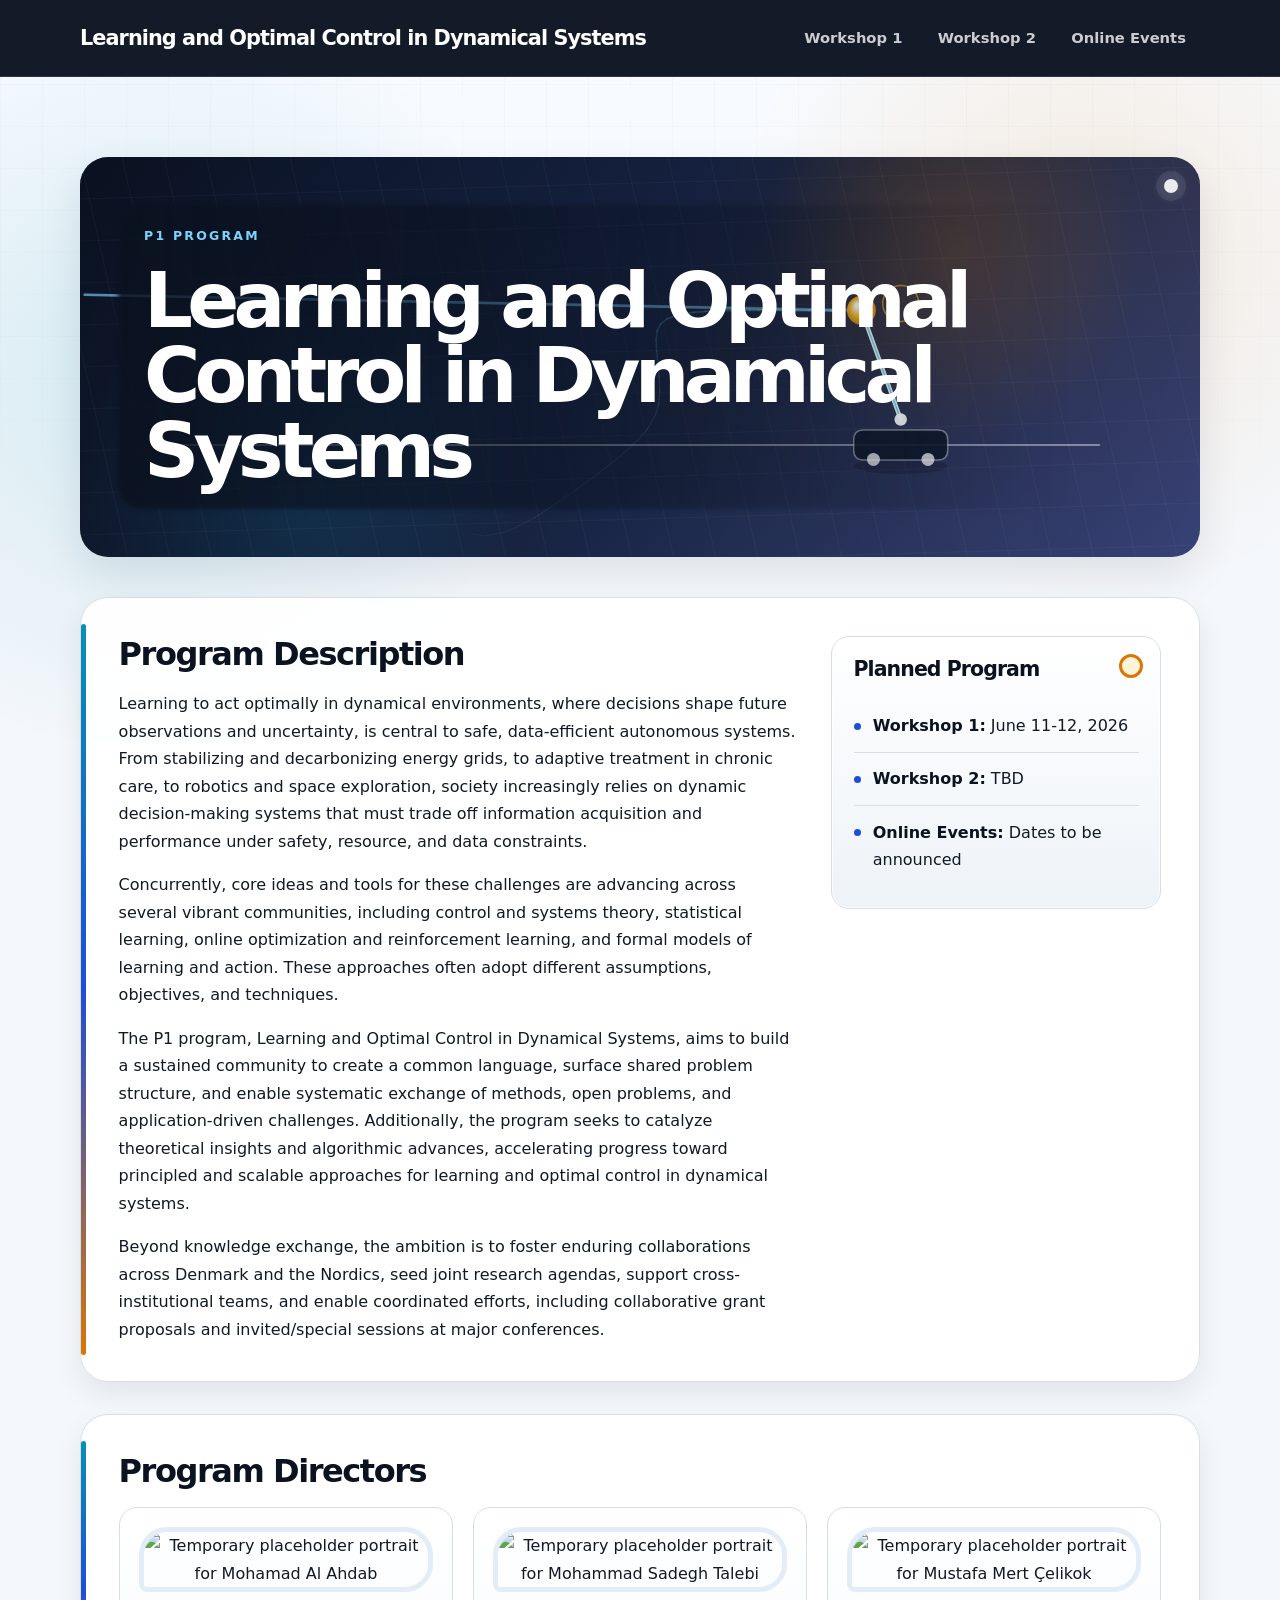
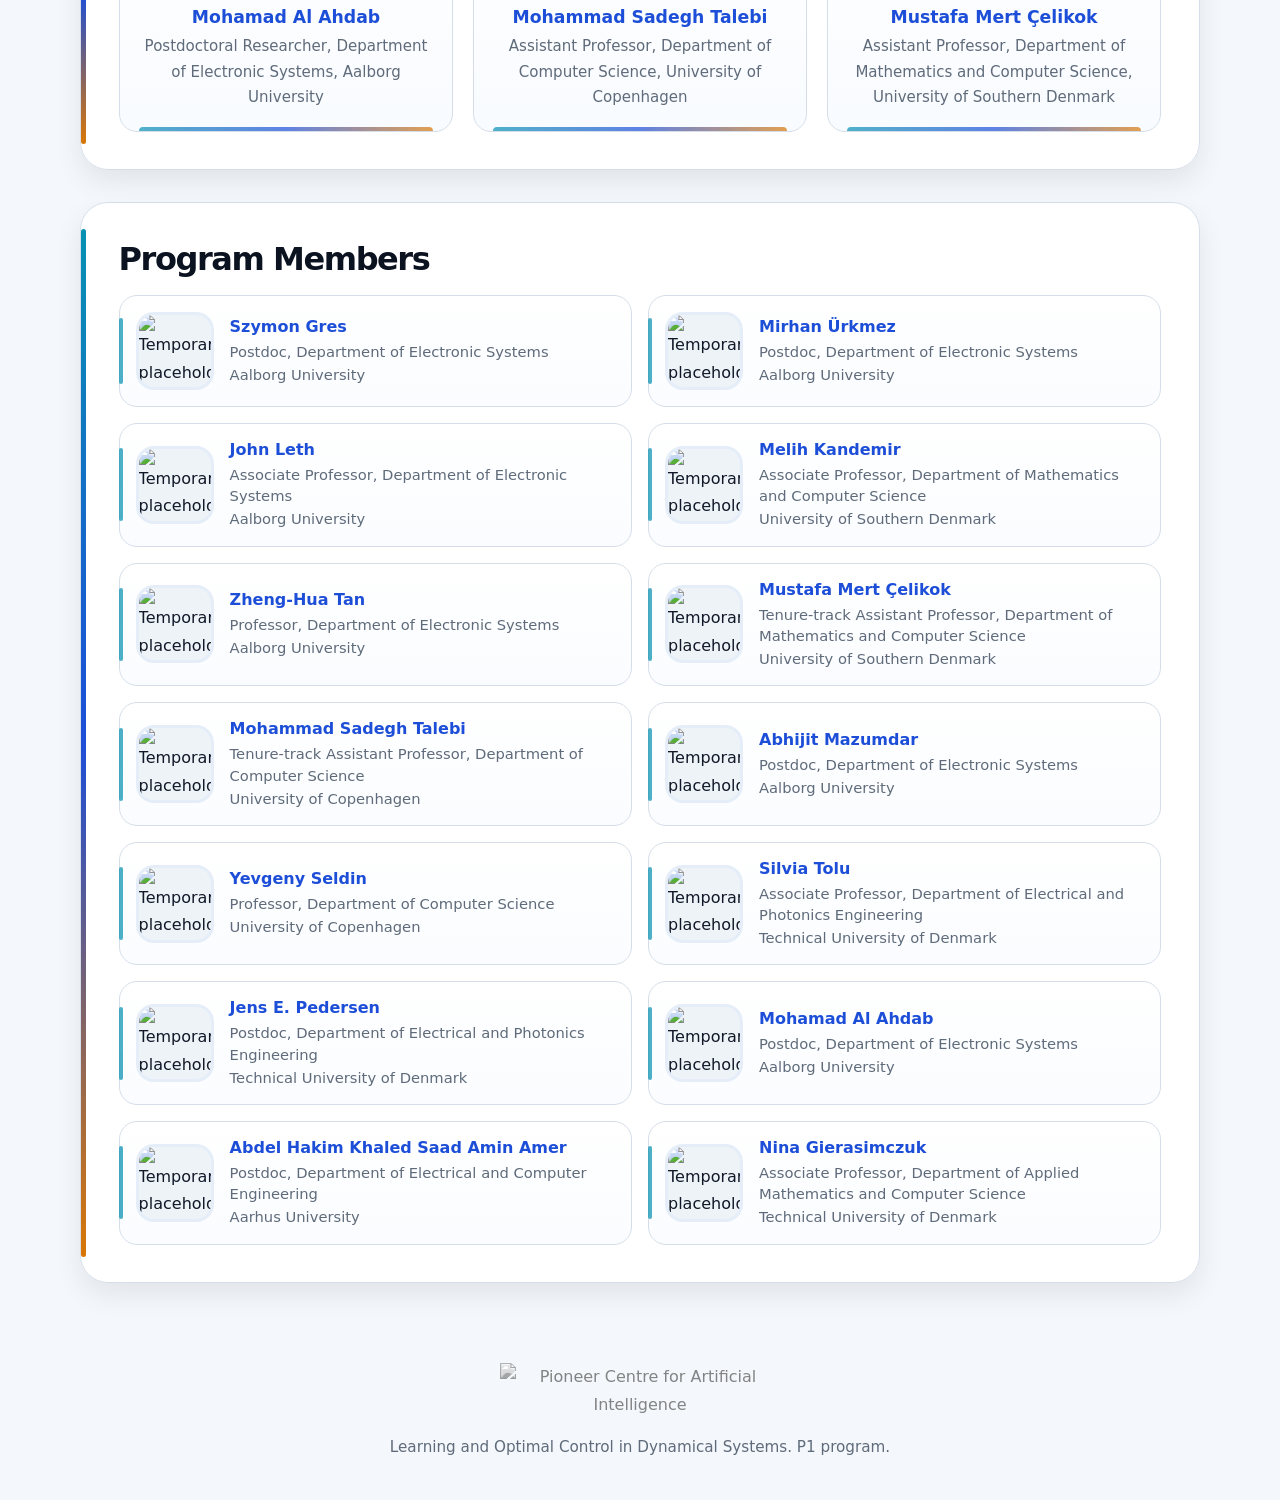
==== index.html @ dc52d345 "Initial website" ====
<!doctype html>
<html lang="en">
  <head>
    <meta charset="utf-8">
    <meta name="viewport" content="width=device-width, initial-scale=1">
    <title>Learning and Optimal Control in Dynamical Systems</title>
    <link rel="stylesheet" href="assets/styles.css">
  </head>

  <body>
    <header class="site-header">
      <nav class="nav" aria-label="Primary navigation">
        <a class="brand" href="index.html">Learning and Optimal Control in Dynamical Systems</a>

        <div class="menu" aria-label="Primary navigation">
          <a href="workshops/workshop-1.html">Workshop 1</a>
          <a href="workshops/workshop-2.html">Workshop 2</a>
          <a href="online-talks.html">Online Events</a>
        </div>
      </nav>
    </header>

    <main>
      <section class="hero">
        <canvas
          id="pendulumCanvas"
          class="hero-plot interactive-plot"
          aria-hidden="true"
        ></canvas>

        <div class="hero-content">
          <p class="eyebrow">
            <a href="https://www.aicentre.dk/the-centre-p1">P1 Program</a>
          </p>
          <h1>Learning and Optimal Control in Dynamical Systems</h1>
        </div>
      </section>

      <section class="section two-column" aria-labelledby="program-description">
        <div>
          <h2 id="program-description">Program Description</h2>

          <p>
            Learning to act optimally in dynamical environments, where decisions shape future observations and uncertainty, is central to safe, data-efficient autonomous systems. From stabilizing and decarbonizing energy grids, to adaptive treatment in chronic care, to robotics and space exploration, society increasingly relies on dynamic decision-making systems that must trade off information acquisition and performance under safety, resource, and data constraints.
          </p>

          <p>
            Concurrently, core ideas and tools for these challenges are advancing across several vibrant communities, including control and systems theory, statistical learning, online optimization and reinforcement learning, and formal models of learning and action. These approaches often adopt different assumptions, objectives, and techniques.
          </p>

          <p>
            The P1 program, Learning and Optimal Control in Dynamical Systems, aims to build a sustained community to create a common language, surface shared problem structure, and enable systematic exchange of methods, open problems, and application-driven challenges. Additionally, the program seeks to catalyze theoretical insights and algorithmic advances, accelerating progress toward principled and scalable approaches for learning and optimal control in dynamical systems.
          </p>

          <p>
            Beyond knowledge exchange, the ambition is to foster enduring collaborations across Denmark and the Nordics, seed joint research agendas, support cross-institutional teams, and enable coordinated efforts, including collaborative grant proposals and invited/special sessions at major conferences.
          </p>
        </div>

        <aside aria-labelledby="program-facts">
          <h2 id="program-facts">Planned Program</h2>

          <ul class="plain-list">
            <li><strong>Workshop 1:</strong> June 11-12, 2026</li>
            <li><strong>Workshop 2:</strong> TBD</li>
            <li><strong>Online Events:</strong> Dates to be announced</li>
          </ul>
        </aside>
      </section>

      <section class="section" aria-labelledby="directors">
        <h2 id="directors">Program Directors</h2>

        <div class="director-grid">
          <article class="director">
            <img src="assets/people/amartya-sanyal.jpg" alt="Temporary placeholder portrait for Mohamad Al Ahdab">
            <h3>
              <a href="https://mohammadzahd93.github.io/">Mohamad Al Ahdab</a>
            </h3>
            <p>Postdoctoral Researcher, Department of Electronic Systems, Aalborg University</p>
          </article>

          <article class="director">
            <img src="assets/people/rasmus-pagh.jpg" alt="Temporary placeholder portrait for Mohammad Sadegh Talebi">
            <h3>
              <a href="https://sites.google.com/view/talebi/">Mohammad Sadegh Talebi</a>
            </h3>
            <p>Assistant Professor, Department of Computer Science, University of Copenhagen</p>
          </article>

          <article class="director">
            <img src="assets/people/claudio-orlandi.jpg" alt="Temporary placeholder portrait for Mustafa Mert Çelikok">
            <h3>
              <a href="https://mmcelikok.github.io/">Mustafa Mert Çelikok</a>
            </h3>
            <p>Assistant Professor, Department of Mathematics and Computer Science, University of Southern Denmark</p>
          </article>
        </div>
      </section>

      <section class="section" aria-labelledby="members">
        <h2 id="members">Program Members</h2>

        <div class="member-grid" data-randomize-members>
          <article class="member">
            <img src="assets/people/amartya-sanyal.jpg" alt="Temporary placeholder portrait for Mohamad Al Ahdab">
            <div>
              <h3><a href="https://mohammadzahd93.github.io/">Mohamad Al Ahdab</a></h3>
              <p>Postdoc, Department of Electronic Systems</p>
              <p>Aalborg University</p>
            </div>
          </article>

          <article class="member">
            <img src="assets/people/boel-nelson.jpg" alt="Temporary placeholder portrait for John Leth">
            <div>
              <h3><a href="https://vbn.aau.dk/da/persons/jjl/">John Leth</a></h3>
              <p>Associate Professor, Department of Electronic Systems</p>
              <p>Aalborg University</p>
            </div>
          </article>

          <article class="member">
            <img src="assets/people/carolin-christin-heinzler.jpg" alt="Temporary placeholder portrait for Zheng-Hua Tan">
            <div>
              <h3><a href="https://zhenghuatan.es.aau.dk/">Zheng-Hua Tan</a></h3>
              <p>Professor, Department of Electronic Systems</p>
              <p>Aalborg University</p>
            </div>
          </article>

          <article class="member">
            <img src="assets/people/chris-schwiegelshohn.jpg" alt="Temporary placeholder portrait for Szymon Gres">
            <div>
              <h3><a href="https://www.esgres.com/">Szymon Gres</a></h3>
              <p>Postdoc, Department of Electronic Systems</p>
              <p>Aalborg University</p>
            </div>
          </article>

          <article class="member">
            <img src="assets/people/daniele-dellaglio.jpg" alt="Temporary placeholder portrait for Mirhan Ürkmez">
            <div>
              <h3><a href="https://vbn.aau.dk/en/persons/mu/">Mirhan Ürkmez</a></h3>
              <p>Postdoc, Department of Electronic Systems</p>
              <p>Aalborg University</p>
            </div>
          </article>

          <article class="member">
            <img src="assets/people/hannah-keller.jpg" alt="Temporary placeholder portrait for Abhijit Mazumdar">
            <div>
              <h3><a href="https://orcid.org/0000-0001-8920-4680">Abhijit Mazumdar</a></h3>
              <p>Postdoc, Department of Electronic Systems</p>
              <p>Aalborg University</p>
            </div>
          </article>

          <article class="member">
            <img src="assets/people/johanna-dungler.png" alt="Temporary placeholder portrait for Jens E. Pedersen">
            <div>
              <h3><a href="https://jepedersen.dk/">Jens E. Pedersen</a></h3>
              <p>Postdoc, Department of Electrical and Photonics Engineering</p>
              <p>Technical University of Denmark</p>
            </div>
          </article>

          <article class="member">
            <img src="assets/people/lukas-retschmeier.png" alt="Temporary placeholder portrait for Silvia Tolu">
            <div>
              <h3><a href="https://orbit.dtu.dk/en/persons/silvia-tolu/">Silvia Tolu</a></h3>
              <p>Associate Professor, Department of Electrical and Photonics Engineering</p>
              <p>Technical University of Denmark</p>
            </div>
          </article>

          <article class="member">
            <img src="assets/people/martin-aumuller.jpg" alt="Temporary placeholder portrait for Nina Gierasimczuk">
            <div>
              <h3><a href="http://www.ninagierasimczuk.com/">Nina Gierasimczuk</a></h3>
              <p>Associate Professor, Department of Applied Mathematics and Computer Science</p>
              <p>Technical University of Denmark</p>
            </div>
          </article>

          <article class="member">
            <img src="assets/people/rasmus-pagh.jpg" alt="Temporary placeholder portrait for Mohammad Sadegh Talebi">
            <div>
              <h3><a href="https://sites.google.com/view/talebi/">Mohammad Sadegh Talebi</a></h3>
              <p>Tenure-track Assistant Professor, Department of Computer Science</p>
              <p>University of Copenhagen</p>
            </div>
          </article>

          <article class="member">
            <img src="assets/people/nirupam-gupta.jpg" alt="Temporary placeholder portrait for Yevgeny Seldin">
            <div>
              <h3><a href="https://sites.google.com/site/yevgenyseldin">Yevgeny Seldin</a></h3>
              <p>Professor, Department of Computer Science</p>
              <p>University of Copenhagen</p>
            </div>
          </article>

          <article class="member">
            <img src="assets/people/quentin-emmanuel-hillebrand.jpg" alt="Temporary placeholder portrait for Melih Kandemir">
            <div>
              <h3><a href="https://melihkandemir.github.io/">Melih Kandemir</a></h3>
              <p>Associate Professor, Department of Mathematics and Computer Science</p>
              <p>University of Southern Denmark</p>
            </div>
          </article>

          <article class="member">
            <img src="assets/people/claudio-orlandi.jpg" alt="Temporary placeholder portrait for Mustafa Mert Çelikok">
            <div>
              <h3><a href="https://mmcelikok.github.io/">Mustafa Mert Çelikok</a></h3>
              <p>Tenure-track Assistant Professor, Department of Mathematics and Computer Science</p>
              <p>University of Southern Denmark</p>
            </div>
          </article>

          <article class="member">
            <img src="assets/people/sia-susanne-sejer.jpg" alt="Temporary placeholder portrait for Abdel Hakim Khaled Saad Amin Amer">
            <div>
              <h3>
                <a href="https://www.au.dk/en/abdelhakim@ece.au.dk">Abdel Hakim Khaled Saad Amin Amer</a>
              </h3>
              <p>Postdoc, Department of Electrical and Computer Engineering</p>
              <p>Aarhus University</p>
            </div>
          </article>
        </div>
      </section>
    </main>

    <footer class="footer">
      <img
        class="footer-logo"
        src="https://media.licdn.com/dms/image/sync/v2/D4E27AQHSEIKapRSCYQ/articleshare-shrink_800/B4EZ2wB6bpIcAI-/0/1776774785412?e=2147483647&amp;v=beta&amp;t=bI_dzwOwftKAzQKsK8xwk6hrCPCp78a0L--nVTw03iE"
        alt="Pioneer Centre for Artificial Intelligence"
      >
      <p>Learning and Optimal Control in Dynamical Systems. P1 program.</p>
    </footer>

    <script src="assets/pendulum.js"></script>
  </body>
</html>
---- assets/styles.css ----
:root {
  color-scheme: light;

  --bg: #f4f7fb;
  --surface: #ffffff;
  --surface-soft: #eef3f8;

  --text: #111827;
  --muted: #5f6b7a;
  --line: #d5dee8;

  --ink: #0b1220;
  --ink-soft: #172033;

  --control-blue: #1d4ed8;
  --control-blue-dark: #1e3a8a;
  --signal-cyan: #0891b2;
  --target-amber: #d97706;
  --target-soft: #fff4d6;
  --switch-red: #be123c;

  --shadow-soft: 0 18px 42px rgba(15, 23, 42, 0.09);
  --shadow-card: 0 12px 28px rgba(15, 23, 42, 0.08);

  --radius-large: 28px;
  --radius-medium: 18px;

  --content-width: 1120px;
}

* {
  box-sizing: border-box;
}

html {
  scroll-behavior: smooth;
}

body {
  margin: 0;
  color: var(--text);
  background:
    radial-gradient(circle at 12% 12%, rgba(8, 145, 178, 0.14), transparent 24rem),
    radial-gradient(circle at 85% 8%, rgba(217, 119, 6, 0.12), transparent 22rem),
    linear-gradient(180deg, #f8fbff 0%, var(--bg) 34rem);
  font-family:
    "Segoe UI",
    ui-sans-serif,
    system-ui,
    -apple-system,
    BlinkMacSystemFont,
    sans-serif;
  font-size: 16px;
  line-height: 1.72;
}

body::before {
  content: "";
  position: fixed;
  inset: 0;
  pointer-events: none;
  opacity: 0.34;
  background-image:
    linear-gradient(rgba(30, 58, 138, 0.07) 1px, transparent 1px),
    linear-gradient(90deg, rgba(30, 58, 138, 0.07) 1px, transparent 1px);
  background-size: 42px 42px;
  mask-image: linear-gradient(180deg, black, transparent 72%);
}

a {
  color: var(--control-blue);
  text-decoration: none;
  text-underline-offset: 3px;
}

a:hover {
  color: var(--switch-red);
  text-decoration: underline;
}

img {
  max-width: 100%;
}

.site-header {
  position: sticky;
  top: 0;
  z-index: 30;
  background: rgba(11, 18, 32, 0.96);
  border-bottom: 1px solid rgba(255, 255, 255, 0.11);
  backdrop-filter: blur(18px);
}

.nav {
  width: min(var(--content-width), calc(100% - 2rem));
  margin: 0 auto;
  min-height: 76px;
  display: flex;
  align-items: center;
  justify-content: space-between;
  gap: 1.4rem;
}

.brand {
  color: #ffffff;
  font-weight: 800;
  letter-spacing: -0.045em;
  font-size: clamp(1rem, 1.7vw, 1.3rem);
  line-height: 1.16;
}

.brand:hover {
  color: #ffffff;
  text-decoration: none;
}

.menu {
  display: flex;
  flex-wrap: wrap;
  align-items: center;
  gap: 0.45rem;
}

.menu a {
  color: rgba(255, 255, 255, 0.78);
  font-size: 0.92rem;
  font-weight: 700;
  padding: 0.48rem 0.82rem;
  border: 1px solid transparent;
  border-radius: 999px;
  transition:
    color 160ms ease,
    background-color 160ms ease,
    border-color 160ms ease,
    transform 160ms ease;
}

.menu a:hover,
.menu a[aria-current="page"] {
  color: #ffffff;
  background: rgba(8, 145, 178, 0.22);
  border-color: rgba(255, 255, 255, 0.18);
  text-decoration: none;
}

.menu a:hover {
  transform: translateY(-1px);
}

main {
  width: min(var(--content-width), calc(100% - 2rem));
  margin: 0 auto;
}

.hero {
  position: relative;
  margin: clamp(2.4rem, 7vw, 5rem) 0 2.5rem;
  padding: clamp(2.1rem, 5vw, 4.7rem);
  color: #ffffff;
  background:
    radial-gradient(circle at 78% 24%, rgba(217, 119, 6, 0.22), transparent 12rem),
    radial-gradient(circle at 20% 80%, rgba(8, 145, 178, 0.2), transparent 14rem),
    linear-gradient(135deg, #0b1220 0%, #172033 55%, #1e3a8a 100%);
  border-radius: var(--radius-large);
  box-shadow: var(--shadow-soft);
  overflow: hidden;
  min-height: 400px;
  display: flex;
  align-items: center;
}

.hero::after {
  content: "";
  position: absolute;
  right: 1.4rem;
  top: 1.4rem;
  width: 14px;
  height: 14px;
  border-radius: 50%;
  background: rgba(255, 255, 255, 0.9);
  box-shadow:
    0 0 0 8px rgba(255, 255, 255, 0.08),
    0 0 18px rgba(255, 255, 255, 0.22);
  z-index: 2;
}

.hero-plot {
  position: absolute;
  inset: 0;
  width: 100%;
  height: 100%;
  display: block;
  opacity: 0.98;
  z-index: 0;
}

.interactive-plot {
  cursor: pointer;
}

.hero:has(.interactive-plot) {
  cursor: pointer;
}

.hero:has(.interactive-plot) a {
  cursor: pointer;
}

.hero-content {
  position: relative;
  z-index: 1;
  max-width: 900px;
}

.hero-content::before {
  content: "";
  position: absolute;
  inset: -1.3rem -1.6rem;
  z-index: -1;
  background:
    linear-gradient(90deg, rgba(11, 18, 32, 0.86), rgba(11, 18, 32, 0.45), transparent);
  border-radius: 24px;
  filter: blur(2px);
}

.eyebrow {
  margin: 0 0 1rem;
  color: #7dd3fc;
  font-size: 0.78rem;
  font-weight: 850;
  letter-spacing: 0.18em;
  text-transform: uppercase;
}

.eyebrow a {
  color: #7dd3fc;
}

.eyebrow a:hover {
  color: #ffffff;
}

.hero h1 {
  max-width: 950px;
  margin: 0;
  font-size: clamp(2.25rem, 6vw, 5.1rem);
  line-height: 0.98;
  letter-spacing: -0.075em;
}

.section {
  position: relative;
  margin: 2rem 0;
  padding: clamp(1.45rem, 3vw, 2.35rem);
  background: rgba(255, 255, 255, 0.92);
  border: 1px solid var(--line);
  border-radius: var(--radius-large);
  box-shadow: var(--shadow-card);
  overflow: hidden;
}

.section::before {
  content: "";
  position: absolute;
  left: 0;
  top: 1.6rem;
  bottom: 1.6rem;
  width: 5px;
  background:
    linear-gradient(
      180deg,
      var(--signal-cyan),
      var(--control-blue),
      var(--target-amber)
    );
  border-radius: 999px;
}

.section h2 {
  margin: 0 0 1.1rem;
  color: var(--ink);
  font-size: clamp(1.45rem, 2.6vw, 2rem);
  line-height: 1.15;
  letter-spacing: -0.045em;
}

.section p {
  margin: 0 0 1rem;
}

.section p:last-child {
  margin-bottom: 0;
}

.two-column {
  display: grid;
  grid-template-columns: minmax(0, 1.75fr) minmax(280px, 0.85fr);
  gap: clamp(1.2rem, 3vw, 2rem);
  align-items: start;
}

.two-column aside {
  position: relative;
  background:
    linear-gradient(180deg, #ffffff, var(--surface-soft));
  border: 1px solid var(--line);
  border-radius: var(--radius-medium);
  padding: 1.35rem;
  box-shadow: inset 0 0 0 1px rgba(255, 255, 255, 0.7);
}

.two-column aside::before {
  content: "";
  position: absolute;
  right: 1.1rem;
  top: 1.1rem;
  width: 18px;
  height: 18px;
  border: 3px solid var(--target-amber);
  border-radius: 50%;
  background: var(--target-soft);
}

.two-column aside h2 {
  font-size: 1.28rem;
  padding-right: 2rem;
}

.plain-list {
  list-style: none;
  margin: 0;
  padding: 0;
}

.plain-list li {
  position: relative;
  padding: 0.78rem 0 0.78rem 1.2rem;
  border-bottom: 1px solid var(--line);
}

.plain-list li::before {
  content: "";
  position: absolute;
  left: 0;
  top: 1.45rem;
  width: 7px;
  height: 7px;
  border-radius: 50%;
  background: var(--control-blue);
}

.plain-list li:last-child {
  border-bottom: 0;
}

.plain-list strong {
  color: var(--ink);
}

.director-grid {
  display: grid;
  grid-template-columns: repeat(3, minmax(0, 1fr));
  gap: 1.2rem;
}

.director {
  position: relative;
  background:
    linear-gradient(180deg, #ffffff, #f8fbff);
  border: 1px solid var(--line);
  border-radius: var(--radius-medium);
  padding: 1.2rem;
  text-align: center;
  transition:
    transform 170ms ease,
    box-shadow 170ms ease,
    border-color 170ms ease;
}

.director::after {
  content: "";
  position: absolute;
  left: 1.2rem;
  right: 1.2rem;
  bottom: 0;
  height: 4px;
  background:
    linear-gradient(
      90deg,
      var(--signal-cyan),
      var(--control-blue),
      var(--target-amber)
    );
  border-radius: 999px 999px 0 0;
  opacity: 0.7;
}

.director:hover {
  transform: translateY(-4px);
  border-color: rgba(29, 78, 216, 0.42);
  box-shadow: var(--shadow-soft);
}

.director img {
  width: 136px;
  height: 136px;
  object-fit: cover;
  border-radius: 28px 28px 28px 8px;
  border: 5px solid #e4edf7;
  margin-bottom: 0.9rem;
}

.director h3 {
  margin: 0 0 0.35rem;
  color: var(--ink);
  font-size: 1.08rem;
  line-height: 1.25;
}

.director p {
  margin: 0;
  color: var(--muted);
  font-size: 0.94rem;
}

.member-grid {
  display: grid;
  grid-template-columns: repeat(2, minmax(0, 1fr));
  gap: 1rem;
}

.member {
  position: relative;
  display: grid;
  grid-template-columns: 78px minmax(0, 1fr);
  gap: 1rem;
  align-items: center;
  background:
    linear-gradient(180deg, #ffffff, #fafcff);
  border: 1px solid var(--line);
  border-radius: var(--radius-medium);
  padding: 1rem;
  transition:
    transform 170ms ease,
    border-color 170ms ease,
    box-shadow 170ms ease;
}

.member::before {
  content: "";
  position: absolute;
  left: -1px;
  top: 20%;
  bottom: 20%;
  width: 4px;
  background: var(--signal-cyan);
  border-radius: 999px;
  opacity: 0.72;
}

.member:hover {
  transform: translateY(-2px);
  border-color: rgba(190, 18, 60, 0.35);
  box-shadow: var(--shadow-card);
}

.member:hover::before {
  background: var(--switch-red);
}

.member img {
  width: 78px;
  height: 78px;
  object-fit: cover;
  border-radius: 18px;
  background: var(--surface-soft);
  border: 3px solid #e5eef8;
}

.member h3 {
  margin: 0 0 0.25rem;
  color: var(--ink);
  font-size: 1rem;
  line-height: 1.25;
}

.member p {
  margin: 0.1rem 0;
  color: var(--muted);
  font-size: 0.92rem;
  line-height: 1.45;
}

.footer {
  width: min(var(--content-width), calc(100% - 2rem));
  margin: 3rem auto 0;
  padding: 2rem 0 2.5rem;
  color: var(--muted);
  text-align: center;
}

.footer-logo {
  display: block;
  max-width: 280px;
  max-height: 80px;
  object-fit: contain;
  margin: 0 auto 1rem;
  filter: grayscale(100%);
  opacity: 0.82;
}

.footer p {
  margin: 0;
  font-size: 0.95rem;
}

a:focus-visible {
  outline: 3px solid var(--target-amber);
  outline-offset: 3px;
  border-radius: 6px;
}

@media (prefers-reduced-motion: reduce) {
  .hero-plot {
    display: none;
  }
}

@media (max-width: 900px) {
  .nav {
    min-height: auto;
    padding: 1rem 0;
    align-items: flex-start;
    flex-direction: column;
  }

  .menu {
    width: 100%;
  }

  .two-column {
    grid-template-columns: 1fr;
  }

  .director-grid {
    grid-template-columns: 1fr;
  }

  .member-grid {
    grid-template-columns: 1fr;
  }
}

@media (max-width: 560px) {
  main,
  .nav,
  .footer {
    width: min(100% - 1rem, var(--content-width));
  }

  .hero {
    padding: 1.7rem;
    border-radius: 20px;
    min-height: 360px;
  }

  .hero::after {
    width: 10px;
    height: 10px;
    right: 1.2rem;
    top: 1.2rem;
  }

  .hero-content::before {
    inset: -1rem;
  }

  .section {
    padding: 1.15rem;
    border-radius: 20px;
  }

  .member {
    grid-template-columns: 64px minmax(0, 1fr);
    gap: 0.8rem;
  }

  .member img {
    width: 64px;
    height: 64px;
    border-radius: 14px;
  }
}
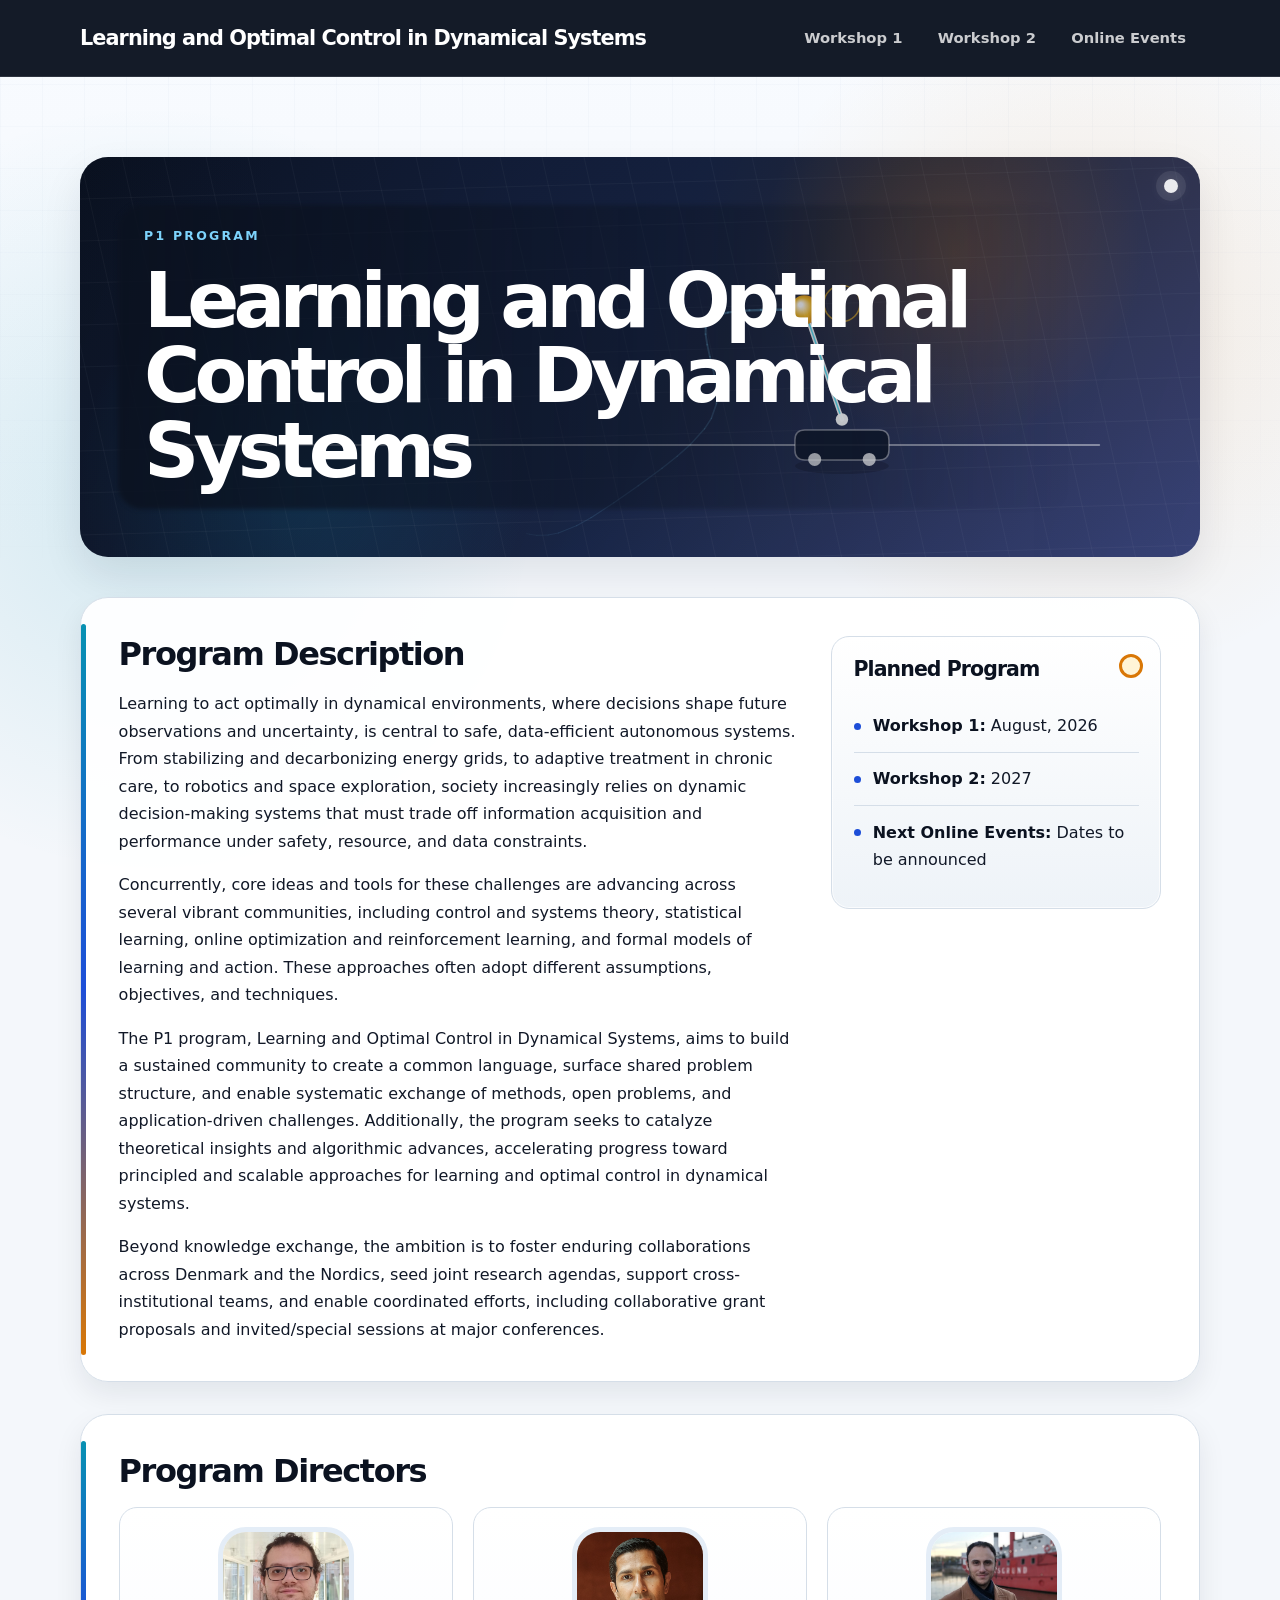
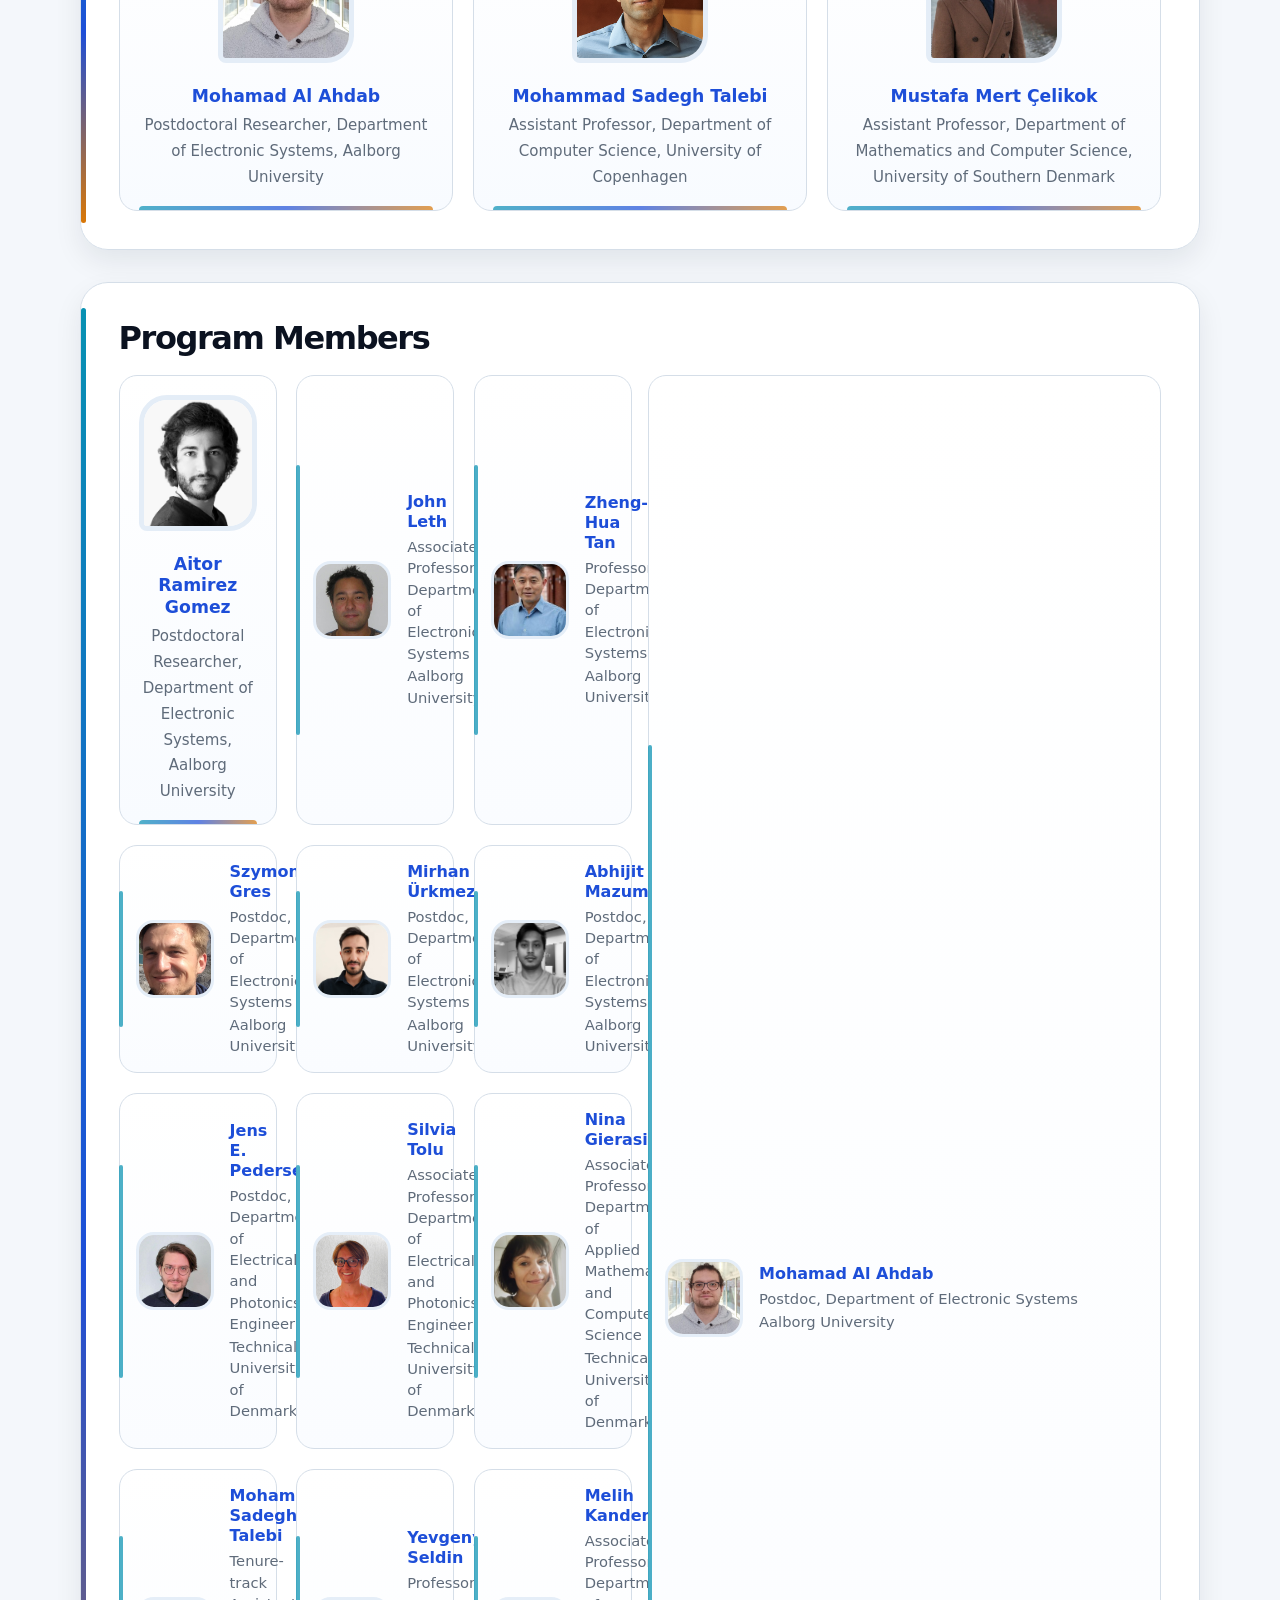
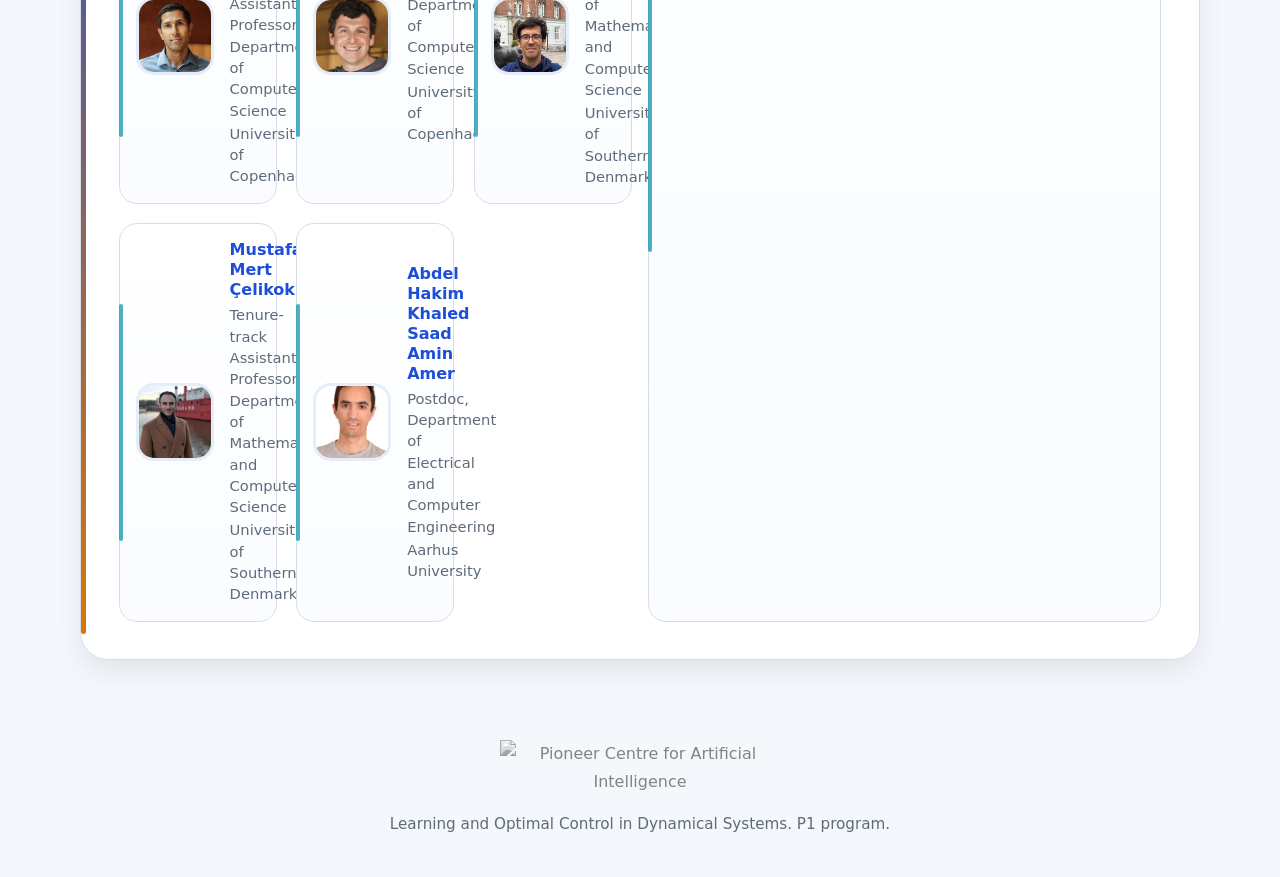
==== commit cf4df0d4: "fix pictures" ====
--- a/index.html
+++ b/index.html
@@ -61,9 +61,9 @@
           <h2 id="program-facts">Planned Program</h2>
 
           <ul class="plain-list">
-            <li><strong>Workshop 1:</strong> June 11-12, 2026</li>
-            <li><strong>Workshop 2:</strong> TBD</li>
-            <li><strong>Online Events:</strong> Dates to be announced</li>
+            <li><strong>Workshop 1:</strong> August, 2026</li>
+            <li><strong>Workshop 2:</strong> 2027</li>
+            <li><strong>Next Online Events:</strong> Dates to be announced</li>
           </ul>
         </aside>
       </section>
@@ -73,7 +73,7 @@
 
         <div class="director-grid">
           <article class="director">
-            <img src="assets/people/amartya-sanyal.jpg" alt="Temporary placeholder portrait for Mohamad Al Ahdab">
+            <img src="assets/people/Mohamad.jpg" alt="Temporary placeholder portrait for Mohamad Al Ahdab">
             <h3>
               <a href="https://mohammadzahd93.github.io/">Mohamad Al Ahdab</a>
             </h3>
@@ -81,7 +81,7 @@
           </article>
 
           <article class="director">
-            <img src="assets/people/rasmus-pagh.jpg" alt="Temporary placeholder portrait for Mohammad Sadegh Talebi">
+            <img src="assets/people/Sadegh.png" alt="Temporary placeholder portrait for Mohammad Sadegh Talebi">
             <h3>
               <a href="https://sites.google.com/view/talebi/">Mohammad Sadegh Talebi</a>
             </h3>
@@ -89,7 +89,7 @@
           </article>
 
           <article class="director">
-            <img src="assets/people/claudio-orlandi.jpg" alt="Temporary placeholder portrait for Mustafa Mert Çelikok">
+            <img src="assets/people/Mustafa.jpg" alt="Temporary placeholder portrait for Mustafa Mert Çelikok">
             <h3>
               <a href="https://mmcelikok.github.io/">Mustafa Mert Çelikok</a>
             </h3>
@@ -103,7 +103,7 @@
 
         <div class="member-grid" data-randomize-members>
           <article class="member">
-            <img src="assets/people/amartya-sanyal.jpg" alt="Temporary placeholder portrait for Mohamad Al Ahdab">
+            <img src="assets/people/Mohamad.jpg" alt="Temporary placeholder portrait for Mohamad Al Ahdab">
             <div>
               <h3><a href="https://mohammadzahd93.github.io/">Mohamad Al Ahdab</a></h3>
               <p>Postdoc, Department of Electronic Systems</p>
@@ -111,8 +111,17 @@
             </div>
           </article>
 
-          <article class="member">
-            <img src="assets/people/boel-nelson.jpg" alt="Temporary placeholder portrait for John Leth">
+        <div class="director-grid">
+          <article class="director">
+            <img src="assets/people/Aitor.png" alt="Temporary placeholder portrait for Aitor">
+            <h3>
+              <a href="https://aytor.github.io/">Aitor Ramirez Gomez</a>
+            </h3>
+            <p>Postdoctoral Researcher, Department of Electronic Systems, Aalborg University</p>
+          </article>
+
+          <article class="member">
+            <img src="assets/people/John-Leth.jpg" alt="Temporary placeholder portrait for John Leth">
             <div>
               <h3><a href="https://vbn.aau.dk/da/persons/jjl/">John Leth</a></h3>
               <p>Associate Professor, Department of Electronic Systems</p>
@@ -121,7 +130,7 @@
           </article>
 
           <article class="member">
-            <img src="assets/people/carolin-christin-heinzler.jpg" alt="Temporary placeholder portrait for Zheng-Hua Tan">
+            <img src="assets/people/Zheng-hua.jpg" alt="Temporary placeholder portrait for Zheng-Hua Tan">
             <div>
               <h3><a href="https://zhenghuatan.es.aau.dk/">Zheng-Hua Tan</a></h3>
               <p>Professor, Department of Electronic Systems</p>
@@ -130,7 +139,7 @@
           </article>
 
           <article class="member">
-            <img src="assets/people/chris-schwiegelshohn.jpg" alt="Temporary placeholder portrait for Szymon Gres">
+            <img src="assets/people/Szymon.png" alt="Temporary placeholder portrait for Szymon Gres">
             <div>
               <h3><a href="https://www.esgres.com/">Szymon Gres</a></h3>
               <p>Postdoc, Department of Electronic Systems</p>
@@ -139,7 +148,7 @@
           </article>
 
           <article class="member">
-            <img src="assets/people/daniele-dellaglio.jpg" alt="Temporary placeholder portrait for Mirhan Ürkmez">
+            <img src="assets/people/Mirhan.jpg" alt="Temporary placeholder portrait for Mirhan Ürkmez">
             <div>
               <h3><a href="https://vbn.aau.dk/en/persons/mu/">Mirhan Ürkmez</a></h3>
               <p>Postdoc, Department of Electronic Systems</p>
@@ -148,7 +157,7 @@
           </article>
 
           <article class="member">
-            <img src="assets/people/hannah-keller.jpg" alt="Temporary placeholder portrait for Abhijit Mazumdar">
+            <img src="assets/people/Abhijit.webp" alt="Temporary placeholder portrait for Abhijit Mazumdar">
             <div>
               <h3><a href="https://orcid.org/0000-0001-8920-4680">Abhijit Mazumdar</a></h3>
               <p>Postdoc, Department of Electronic Systems</p>
@@ -157,7 +166,7 @@
           </article>
 
           <article class="member">
-            <img src="assets/people/johanna-dungler.png" alt="Temporary placeholder portrait for Jens E. Pedersen">
+            <img src="assets/people/Jens.jpg" alt="Temporary placeholder portrait for Jens E. Pedersen">
             <div>
               <h3><a href="https://jepedersen.dk/">Jens E. Pedersen</a></h3>
               <p>Postdoc, Department of Electrical and Photonics Engineering</p>
@@ -166,7 +175,7 @@
           </article>
 
           <article class="member">
-            <img src="assets/people/lukas-retschmeier.png" alt="Temporary placeholder portrait for Silvia Tolu">
+            <img src="assets/people/Silvia.jpg" alt="Temporary placeholder portrait for Silvia Tolu">
             <div>
               <h3><a href="https://orbit.dtu.dk/en/persons/silvia-tolu/">Silvia Tolu</a></h3>
               <p>Associate Professor, Department of Electrical and Photonics Engineering</p>
@@ -175,7 +184,7 @@
           </article>
 
           <article class="member">
-            <img src="assets/people/martin-aumuller.jpg" alt="Temporary placeholder portrait for Nina Gierasimczuk">
+            <img src="assets/people/Nina.jpg" alt="Temporary placeholder portrait for Nina Gierasimczuk">
             <div>
               <h3><a href="http://www.ninagierasimczuk.com/">Nina Gierasimczuk</a></h3>
               <p>Associate Professor, Department of Applied Mathematics and Computer Science</p>
@@ -184,7 +193,7 @@
           </article>
 
           <article class="member">
-            <img src="assets/people/rasmus-pagh.jpg" alt="Temporary placeholder portrait for Mohammad Sadegh Talebi">
+            <img src="assets/people/Sadegh.png" alt="Temporary placeholder portrait for Mohammad Sadegh Talebi">
             <div>
               <h3><a href="https://sites.google.com/view/talebi/">Mohammad Sadegh Talebi</a></h3>
               <p>Tenure-track Assistant Professor, Department of Computer Science</p>
@@ -193,7 +202,7 @@
           </article>
 
           <article class="member">
-            <img src="assets/people/nirupam-gupta.jpg" alt="Temporary placeholder portrait for Yevgeny Seldin">
+            <img src="assets/people/yevgeny.png" alt="Temporary placeholder portrait for Yevgeny Seldin">
             <div>
               <h3><a href="https://sites.google.com/site/yevgenyseldin">Yevgeny Seldin</a></h3>
               <p>Professor, Department of Computer Science</p>
@@ -202,7 +211,7 @@
           </article>
 
           <article class="member">
-            <img src="assets/people/quentin-emmanuel-hillebrand.jpg" alt="Temporary placeholder portrait for Melih Kandemir">
+            <img src="assets/people/Melih.jpg" alt="Temporary placeholder portrait for Melih Kandemir">
             <div>
               <h3><a href="https://melihkandemir.github.io/">Melih Kandemir</a></h3>
               <p>Associate Professor, Department of Mathematics and Computer Science</p>
@@ -211,7 +220,7 @@
           </article>
 
           <article class="member">
-            <img src="assets/people/claudio-orlandi.jpg" alt="Temporary placeholder portrait for Mustafa Mert Çelikok">
+            <img src="assets/people/Mustafa.jpg" alt="Temporary placeholder portrait for Mustafa Mert Çelikok">
             <div>
               <h3><a href="https://mmcelikok.github.io/">Mustafa Mert Çelikok</a></h3>
               <p>Tenure-track Assistant Professor, Department of Mathematics and Computer Science</p>
@@ -220,7 +229,7 @@
           </article>
 
           <article class="member">
-            <img src="assets/people/sia-susanne-sejer.jpg" alt="Temporary placeholder portrait for Abdel Hakim Khaled Saad Amin Amer">
+            <img src="assets/people/Abdel Hakim.jpg" alt="Temporary placeholder portrait for Abdel Hakim Khaled Saad Amin Amer">
             <div>
               <h3>
                 <a href="https://www.au.dk/en/abdelhakim@ece.au.dk">Abdel Hakim Khaled Saad Amin Amer</a>
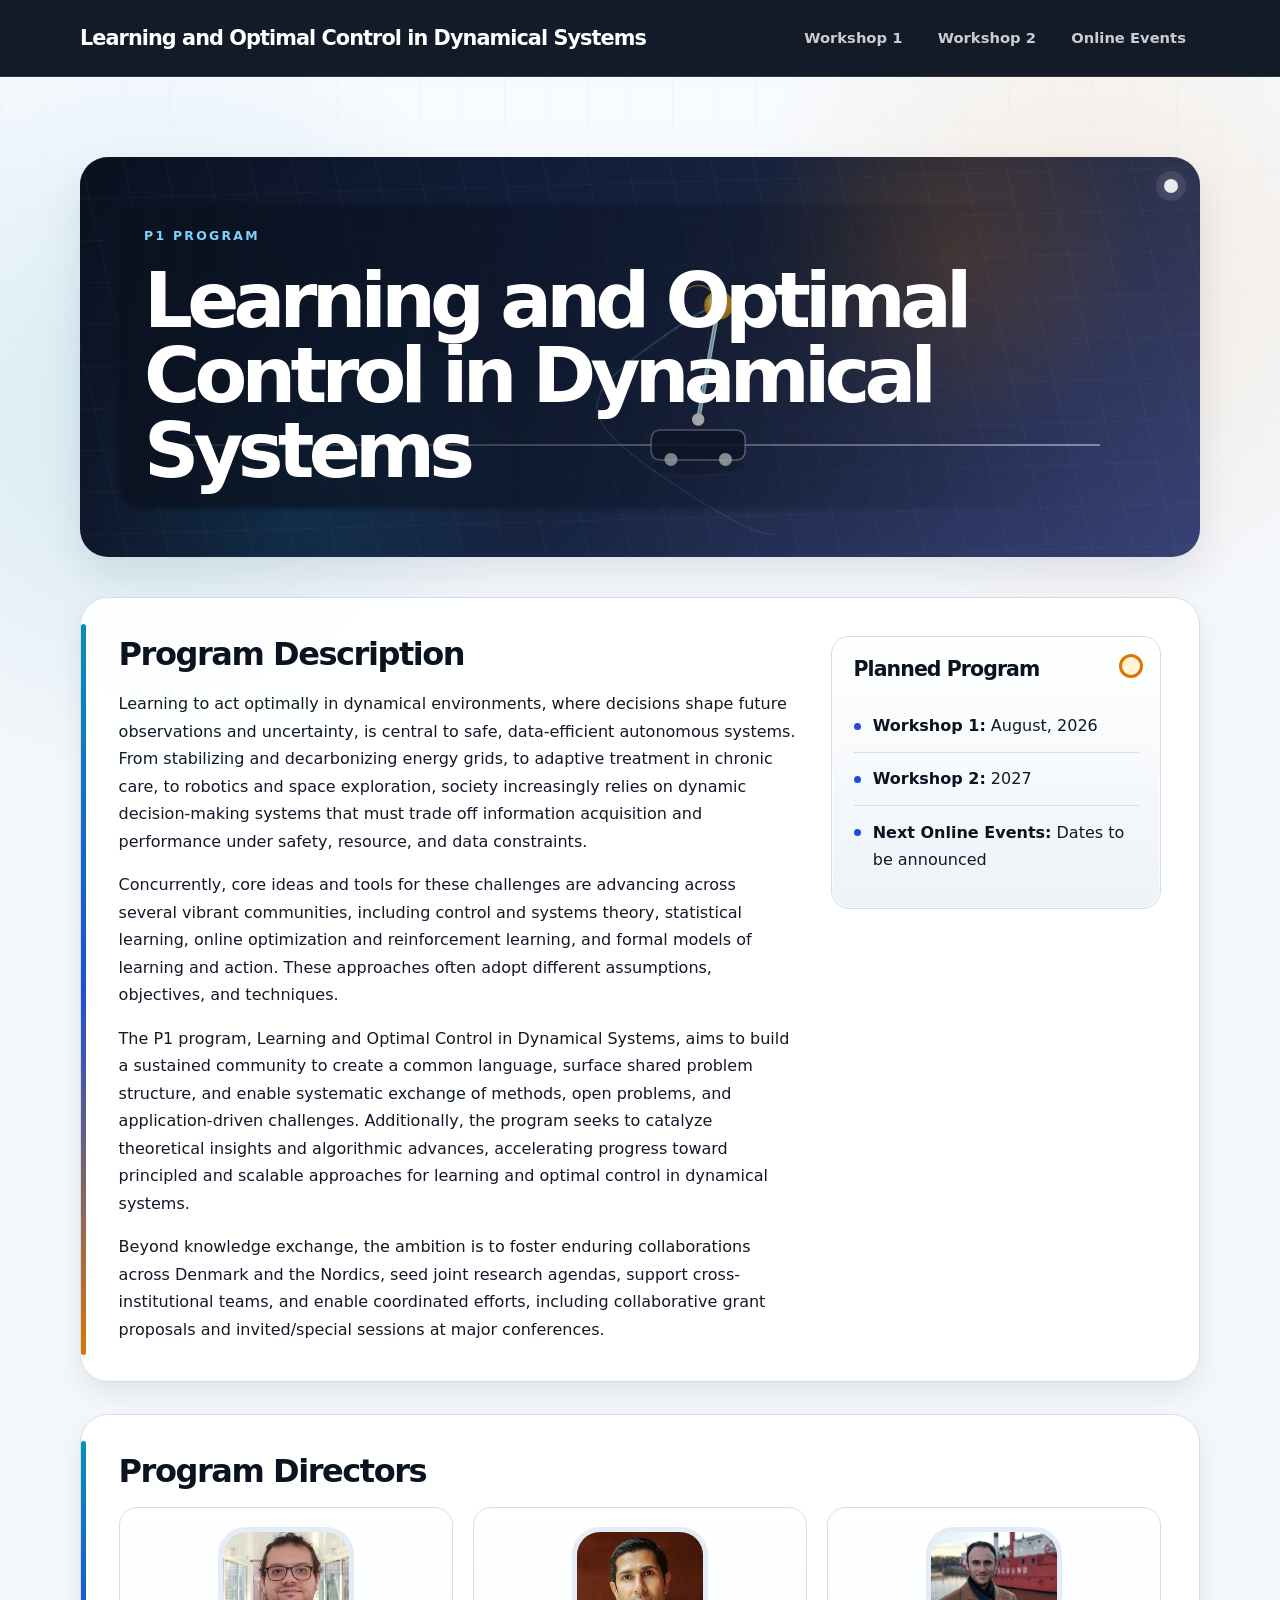
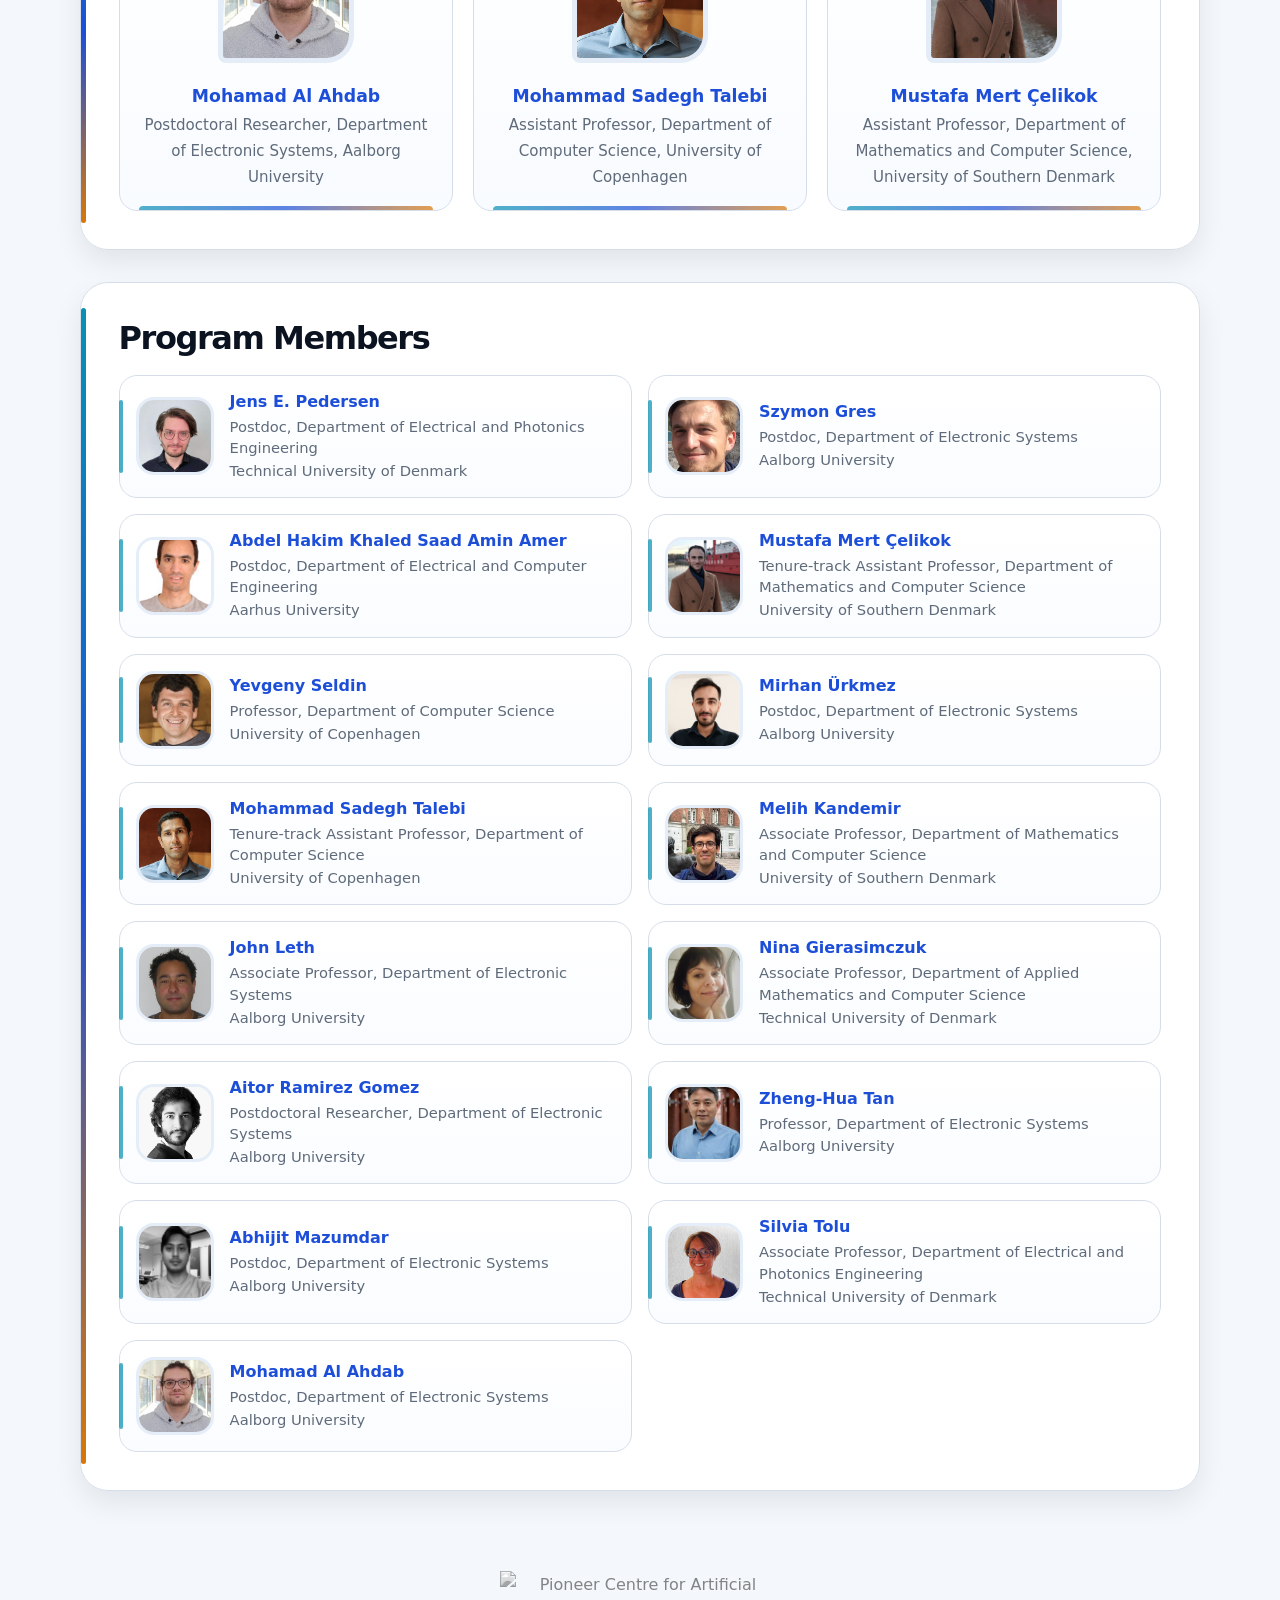
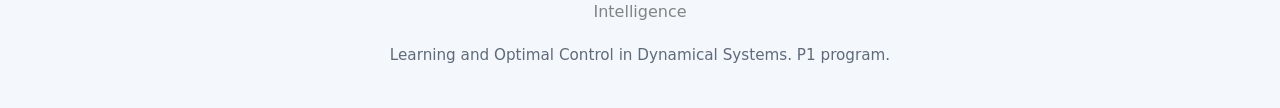
==== commit d6728139: "fix pictures again" ====
--- a/index.html
+++ b/index.html
@@ -73,7 +73,7 @@
 
         <div class="director-grid">
           <article class="director">
-            <img src="assets/people/Mohamad.jpg" alt="Temporary placeholder portrait for Mohamad Al Ahdab">
+            <img src="assets/people/Mohamad.jpg" alt="Mohamad Al Ahdab">
             <h3>
               <a href="https://mohammadzahd93.github.io/">Mohamad Al Ahdab</a>
             </h3>
@@ -81,7 +81,7 @@
           </article>
 
           <article class="director">
-            <img src="assets/people/Sadegh.png" alt="Temporary placeholder portrait for Mohammad Sadegh Talebi">
+            <img src="assets/people/Sadegh.png" alt="Mohammad Sadegh Talebi">
             <h3>
               <a href="https://sites.google.com/view/talebi/">Mohammad Sadegh Talebi</a>
             </h3>
@@ -89,7 +89,7 @@
           </article>
 
           <article class="director">
-            <img src="assets/people/Mustafa.jpg" alt="Temporary placeholder portrait for Mustafa Mert Çelikok">
+            <img src="assets/people/Mustafa.jpg" alt="Mustafa Mert Çelikok">
             <h3>
               <a href="https://mmcelikok.github.io/">Mustafa Mert Çelikok</a>
             </h3>
@@ -103,7 +103,7 @@
 
         <div class="member-grid" data-randomize-members>
           <article class="member">
-            <img src="assets/people/Mohamad.jpg" alt="Temporary placeholder portrait for Mohamad Al Ahdab">
+            <img src="assets/people/Mohamad.jpg" alt="Mohamad Al Ahdab">
             <div>
               <h3><a href="https://mohammadzahd93.github.io/">Mohamad Al Ahdab</a></h3>
               <p>Postdoc, Department of Electronic Systems</p>
@@ -111,17 +111,17 @@
             </div>
           </article>
 
-        <div class="director-grid">
-          <article class="director">
-            <img src="assets/people/Aitor.png" alt="Temporary placeholder portrait for Aitor">
-            <h3>
-              <a href="https://aytor.github.io/">Aitor Ramirez Gomez</a>
-            </h3>
-            <p>Postdoctoral Researcher, Department of Electronic Systems, Aalborg University</p>
-          </article>
-
-          <article class="member">
-            <img src="assets/people/John-Leth.jpg" alt="Temporary placeholder portrait for John Leth">
+          <article class="member">
+            <img src="assets/people/Aitor.png" alt="Aitor Ramirez Gomez">
+            <div>
+              <h3><a href="https://aytor.github.io/">Aitor Ramirez Gomez</a></h3>
+              <p>Postdoctoral Researcher, Department of Electronic Systems</p>
+              <p>Aalborg University</p>
+            </div>
+          </article>
+
+          <article class="member">
+            <img src="assets/people/John-Leth.jpg" alt="John Leth">
             <div>
               <h3><a href="https://vbn.aau.dk/da/persons/jjl/">John Leth</a></h3>
               <p>Associate Professor, Department of Electronic Systems</p>
@@ -130,7 +130,7 @@
           </article>
 
           <article class="member">
-            <img src="assets/people/Zheng-hua.jpg" alt="Temporary placeholder portrait for Zheng-Hua Tan">
+            <img src="assets/people/Zheng-hua.jpg" alt="Zheng-Hua Tan">
             <div>
               <h3><a href="https://zhenghuatan.es.aau.dk/">Zheng-Hua Tan</a></h3>
               <p>Professor, Department of Electronic Systems</p>
@@ -139,7 +139,7 @@
           </article>
 
           <article class="member">
-            <img src="assets/people/Szymon.png" alt="Temporary placeholder portrait for Szymon Gres">
+            <img src="assets/people/Szymon.png" alt="Szymon Gres">
             <div>
               <h3><a href="https://www.esgres.com/">Szymon Gres</a></h3>
               <p>Postdoc, Department of Electronic Systems</p>
@@ -148,7 +148,7 @@
           </article>
 
           <article class="member">
-            <img src="assets/people/Mirhan.jpg" alt="Temporary placeholder portrait for Mirhan Ürkmez">
+            <img src="assets/people/Mirhan.jpg" alt="Mirhan Ürkmez">
             <div>
               <h3><a href="https://vbn.aau.dk/en/persons/mu/">Mirhan Ürkmez</a></h3>
               <p>Postdoc, Department of Electronic Systems</p>
@@ -157,7 +157,7 @@
           </article>
 
           <article class="member">
-            <img src="assets/people/Abhijit.webp" alt="Temporary placeholder portrait for Abhijit Mazumdar">
+            <img src="assets/people/Abhijit.webp" alt="Abhijit Mazumdar">
             <div>
               <h3><a href="https://orcid.org/0000-0001-8920-4680">Abhijit Mazumdar</a></h3>
               <p>Postdoc, Department of Electronic Systems</p>
@@ -166,7 +166,7 @@
           </article>
 
           <article class="member">
-            <img src="assets/people/Jens.jpg" alt="Temporary placeholder portrait for Jens E. Pedersen">
+            <img src="assets/people/Jens.jpg" alt="Jens E. Pedersen">
             <div>
               <h3><a href="https://jepedersen.dk/">Jens E. Pedersen</a></h3>
               <p>Postdoc, Department of Electrical and Photonics Engineering</p>
@@ -175,7 +175,7 @@
           </article>
 
           <article class="member">
-            <img src="assets/people/Silvia.jpg" alt="Temporary placeholder portrait for Silvia Tolu">
+            <img src="assets/people/Silvia.jpg" alt="Silvia Tolu">
             <div>
               <h3><a href="https://orbit.dtu.dk/en/persons/silvia-tolu/">Silvia Tolu</a></h3>
               <p>Associate Professor, Department of Electrical and Photonics Engineering</p>
@@ -184,7 +184,7 @@
           </article>
 
           <article class="member">
-            <img src="assets/people/Nina.jpg" alt="Temporary placeholder portrait for Nina Gierasimczuk">
+            <img src="assets/people/Nina.jpg" alt="Nina Gierasimczuk">
             <div>
               <h3><a href="http://www.ninagierasimczuk.com/">Nina Gierasimczuk</a></h3>
               <p>Associate Professor, Department of Applied Mathematics and Computer Science</p>
@@ -193,7 +193,7 @@
           </article>
 
           <article class="member">
-            <img src="assets/people/Sadegh.png" alt="Temporary placeholder portrait for Mohammad Sadegh Talebi">
+            <img src="assets/people/Sadegh.png" alt="Mohammad Sadegh Talebi">
             <div>
               <h3><a href="https://sites.google.com/view/talebi/">Mohammad Sadegh Talebi</a></h3>
               <p>Tenure-track Assistant Professor, Department of Computer Science</p>
@@ -202,7 +202,7 @@
           </article>
 
           <article class="member">
-            <img src="assets/people/yevgeny.png" alt="Temporary placeholder portrait for Yevgeny Seldin">
+            <img src="assets/people/yevgeny.png" alt="Yevgeny Seldin">
             <div>
               <h3><a href="https://sites.google.com/site/yevgenyseldin">Yevgeny Seldin</a></h3>
               <p>Professor, Department of Computer Science</p>
@@ -211,7 +211,7 @@
           </article>
 
           <article class="member">
-            <img src="assets/people/Melih.jpg" alt="Temporary placeholder portrait for Melih Kandemir">
+            <img src="assets/people/Melih.jpg" alt="Melih Kandemir">
             <div>
               <h3><a href="https://melihkandemir.github.io/">Melih Kandemir</a></h3>
               <p>Associate Professor, Department of Mathematics and Computer Science</p>
@@ -220,7 +220,7 @@
           </article>
 
           <article class="member">
-            <img src="assets/people/Mustafa.jpg" alt="Temporary placeholder portrait for Mustafa Mert Çelikok">
+            <img src="assets/people/Mustafa.jpg" alt="Mustafa Mert Çelikok">
             <div>
               <h3><a href="https://mmcelikok.github.io/">Mustafa Mert Çelikok</a></h3>
               <p>Tenure-track Assistant Professor, Department of Mathematics and Computer Science</p>
@@ -229,7 +229,7 @@
           </article>
 
           <article class="member">
-            <img src="assets/people/Abdel Hakim.jpg" alt="Temporary placeholder portrait for Abdel Hakim Khaled Saad Amin Amer">
+            <img src="assets/people/Abdel Hakim.jpg" alt="Abdel Hakim Khaled Saad Amin Amer">
             <div>
               <h3>
                 <a href="https://www.au.dk/en/abdelhakim@ece.au.dk">Abdel Hakim Khaled Saad Amin Amer</a>
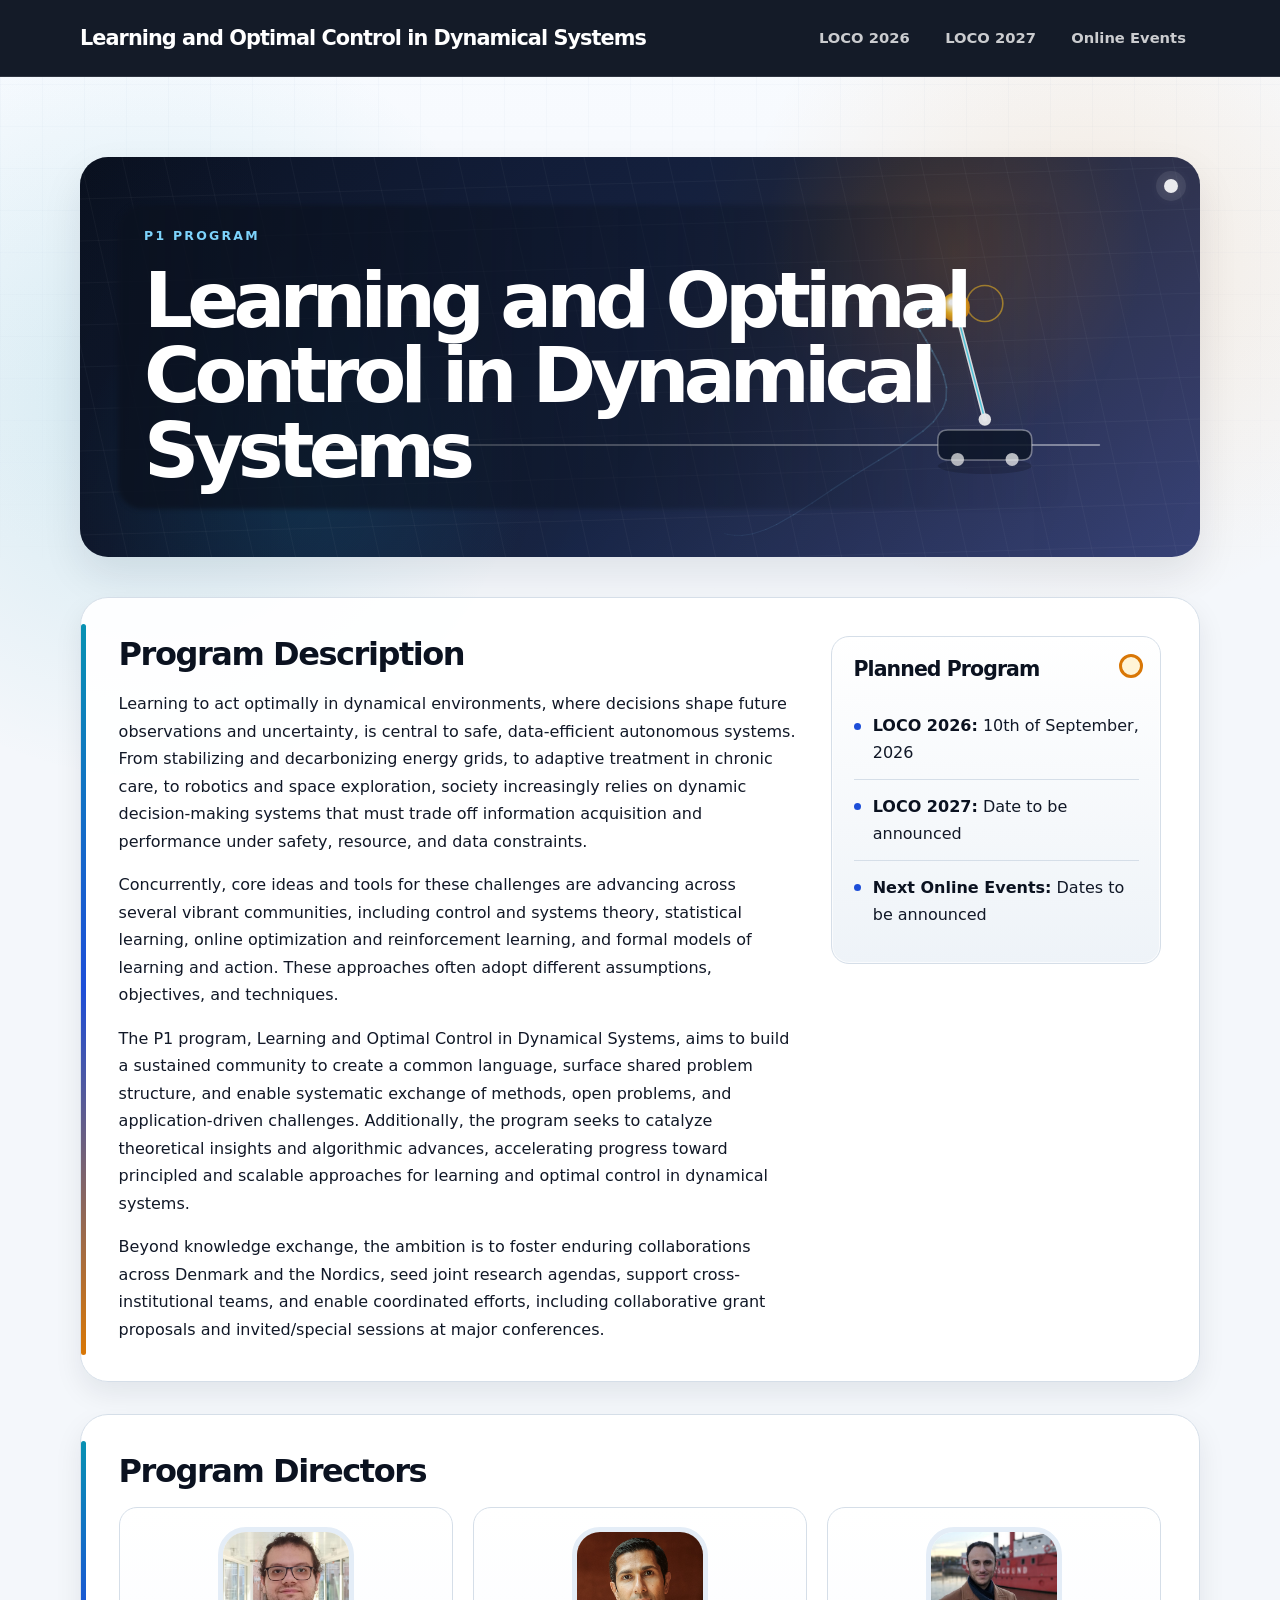
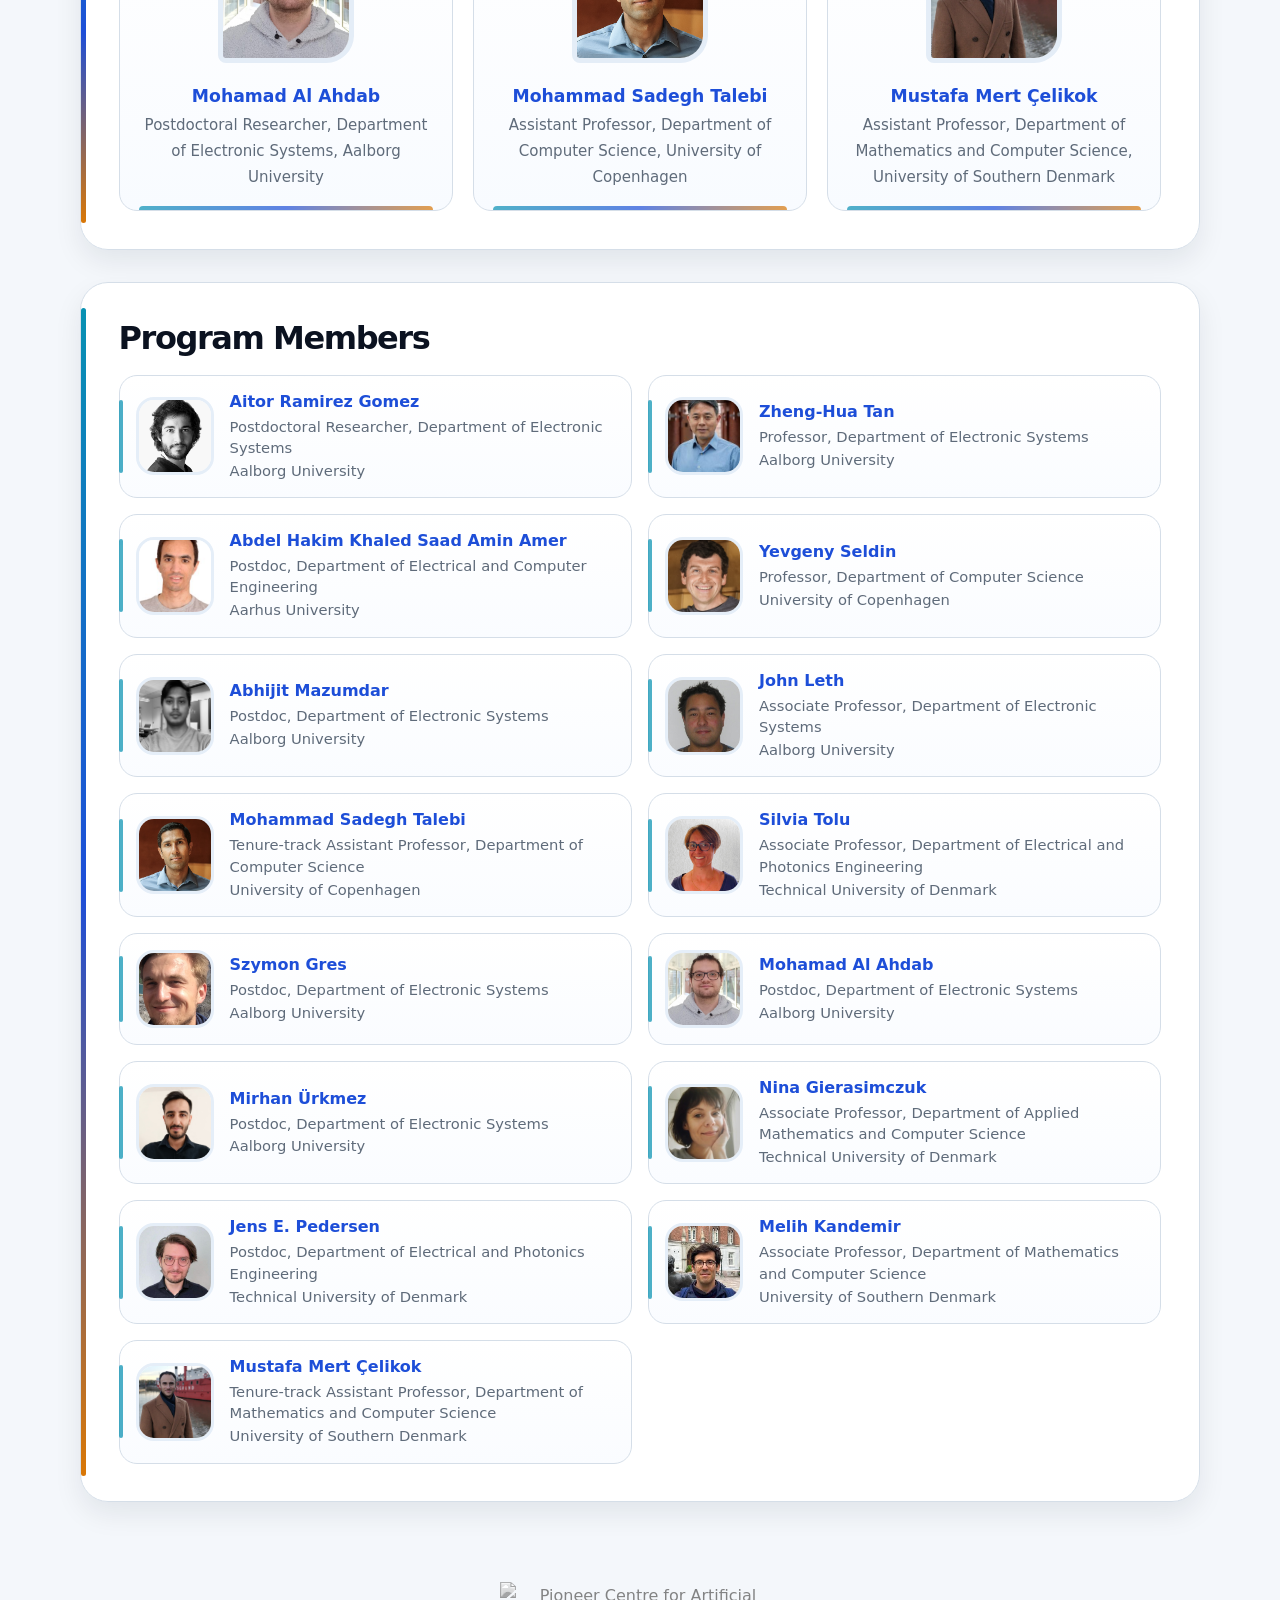
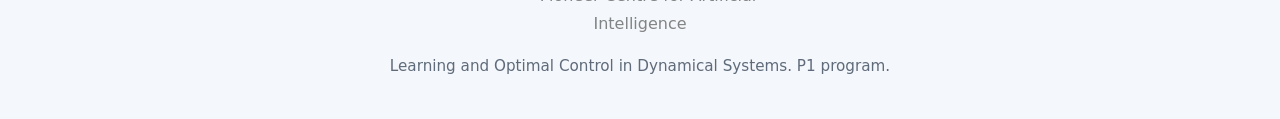
==== commit de9cce68: "updated animations" ====
--- a/index.html
+++ b/index.html
@@ -10,11 +10,13 @@
   <body>
     <header class="site-header">
       <nav class="nav" aria-label="Primary navigation">
-        <a class="brand" href="index.html">Learning and Optimal Control in Dynamical Systems</a>
+        <a class="brand" href="index.html">
+          Learning and Optimal Control in Dynamical Systems
+        </a>
 
         <div class="menu" aria-label="Primary navigation">
-          <a href="workshops/workshop-1.html">Workshop 1</a>
-          <a href="workshops/workshop-2.html">Workshop 2</a>
+          <a href="LOCO2026/">LOCO 2026</a>
+          <a href="LOCO2027/">LOCO 2027</a>
           <a href="online-talks.html">Online Events</a>
         </div>
       </nav>
@@ -41,19 +43,40 @@
           <h2 id="program-description">Program Description</h2>
 
           <p>
-            Learning to act optimally in dynamical environments, where decisions shape future observations and uncertainty, is central to safe, data-efficient autonomous systems. From stabilizing and decarbonizing energy grids, to adaptive treatment in chronic care, to robotics and space exploration, society increasingly relies on dynamic decision-making systems that must trade off information acquisition and performance under safety, resource, and data constraints.
+            Learning to act optimally in dynamical environments, where decisions
+            shape future observations and uncertainty, is central to safe,
+            data-efficient autonomous systems. From stabilizing and decarbonizing
+            energy grids, to adaptive treatment in chronic care, to robotics and
+            space exploration, society increasingly relies on dynamic
+            decision-making systems that must trade off information acquisition
+            and performance under safety, resource, and data constraints.
           </p>
 
           <p>
-            Concurrently, core ideas and tools for these challenges are advancing across several vibrant communities, including control and systems theory, statistical learning, online optimization and reinforcement learning, and formal models of learning and action. These approaches often adopt different assumptions, objectives, and techniques.
+            Concurrently, core ideas and tools for these challenges are advancing
+            across several vibrant communities, including control and systems
+            theory, statistical learning, online optimization and reinforcement
+            learning, and formal models of learning and action. These approaches
+            often adopt different assumptions, objectives, and techniques.
           </p>
 
           <p>
-            The P1 program, Learning and Optimal Control in Dynamical Systems, aims to build a sustained community to create a common language, surface shared problem structure, and enable systematic exchange of methods, open problems, and application-driven challenges. Additionally, the program seeks to catalyze theoretical insights and algorithmic advances, accelerating progress toward principled and scalable approaches for learning and optimal control in dynamical systems.
+            The P1 program, Learning and Optimal Control in Dynamical Systems,
+            aims to build a sustained community to create a common language,
+            surface shared problem structure, and enable systematic exchange of
+            methods, open problems, and application-driven challenges.
+            Additionally, the program seeks to catalyze theoretical insights and
+            algorithmic advances, accelerating progress toward principled and
+            scalable approaches for learning and optimal control in dynamical
+            systems.
           </p>
 
           <p>
-            Beyond knowledge exchange, the ambition is to foster enduring collaborations across Denmark and the Nordics, seed joint research agendas, support cross-institutional teams, and enable coordinated efforts, including collaborative grant proposals and invited/special sessions at major conferences.
+            Beyond knowledge exchange, the ambition is to foster enduring
+            collaborations across Denmark and the Nordics, seed joint research
+            agendas, support cross-institutional teams, and enable coordinated
+            efforts, including collaborative grant proposals and invited/special
+            sessions at major conferences.
           </p>
         </div>
 
@@ -61,9 +84,15 @@
           <h2 id="program-facts">Planned Program</h2>
 
           <ul class="plain-list">
-            <li><strong>Workshop 1:</strong> August, 2026</li>
-            <li><strong>Workshop 2:</strong> 2027</li>
-            <li><strong>Next Online Events:</strong> Dates to be announced</li>
+            <li>
+              <strong>LOCO 2026:</strong> 10th of September, 2026
+            </li>
+            <li>
+              <strong>LOCO 2027:</strong> Date to be announced
+            </li>
+            <li>
+              <strong>Next Online Events:</strong> Dates to be announced
+            </li>
           </ul>
         </aside>
       </section>
@@ -75,25 +104,46 @@
           <article class="director">
             <img src="assets/people/Mohamad.jpg" alt="Mohamad Al Ahdab">
             <h3>
-              <a href="https://mohammadzahd93.github.io/">Mohamad Al Ahdab</a>
+              <a href="https://mohammadzahd93.github.io/">
+                Mohamad Al Ahdab
+              </a>
             </h3>
-            <p>Postdoctoral Researcher, Department of Electronic Systems, Aalborg University</p>
+            <p>
+              Postdoctoral Researcher, Department of Electronic Systems,
+              Aalborg University
+            </p>
           </article>
 
           <article class="director">
-            <img src="assets/people/Sadegh.png" alt="Mohammad Sadegh Talebi">
+            <img
+              src="assets/people/Sadegh.png"
+              alt="Mohammad Sadegh Talebi"
+            >
             <h3>
-              <a href="https://sites.google.com/view/talebi/">Mohammad Sadegh Talebi</a>
+              <a href="https://sites.google.com/view/talebi/">
+                Mohammad Sadegh Talebi
+              </a>
             </h3>
-            <p>Assistant Professor, Department of Computer Science, University of Copenhagen</p>
+            <p>
+              Assistant Professor, Department of Computer Science,
+              University of Copenhagen
+            </p>
           </article>
 
           <article class="director">
-            <img src="assets/people/Mustafa.jpg" alt="Mustafa Mert Çelikok">
+            <img
+              src="assets/people/Mustafa.jpg"
+              alt="Mustafa Mert Çelikok"
+            >
             <h3>
-              <a href="https://mmcelikok.github.io/">Mustafa Mert Çelikok</a>
+              <a href="https://mmcelikok.github.io/">
+                Mustafa Mert Çelikok
+              </a>
             </h3>
-            <p>Assistant Professor, Department of Mathematics and Computer Science, University of Southern Denmark</p>
+            <p>
+              Assistant Professor, Department of Mathematics and Computer
+              Science, University of Southern Denmark
+            </p>
           </article>
         </div>
       </section>
@@ -105,16 +155,27 @@
           <article class="member">
             <img src="assets/people/Mohamad.jpg" alt="Mohamad Al Ahdab">
             <div>
-              <h3><a href="https://mohammadzahd93.github.io/">Mohamad Al Ahdab</a></h3>
+              <h3>
+                <a href="https://mohammadzahd93.github.io/">
+                  Mohamad Al Ahdab
+                </a>
+              </h3>
               <p>Postdoc, Department of Electronic Systems</p>
               <p>Aalborg University</p>
             </div>
           </article>
 
           <article class="member">
-            <img src="assets/people/Aitor.png" alt="Aitor Ramirez Gomez">
-            <div>
-              <h3><a href="https://aytor.github.io/">Aitor Ramirez Gomez</a></h3>
+            <img
+              src="assets/people/Aitor.png"
+              alt="Aitor Ramirez Gomez"
+            >
+            <div>
+              <h3>
+                <a href="https://aytor.github.io/">
+                  Aitor Ramirez Gomez
+                </a>
+              </h3>
               <p>Postdoctoral Researcher, Department of Electronic Systems</p>
               <p>Aalborg University</p>
             </div>
@@ -123,7 +184,11 @@
           <article class="member">
             <img src="assets/people/John-Leth.jpg" alt="John Leth">
             <div>
-              <h3><a href="https://vbn.aau.dk/da/persons/jjl/">John Leth</a></h3>
+              <h3>
+                <a href="https://vbn.aau.dk/da/persons/jjl/">
+                  John Leth
+                </a>
+              </h3>
               <p>Associate Professor, Department of Electronic Systems</p>
               <p>Aalborg University</p>
             </div>
@@ -132,7 +197,11 @@
           <article class="member">
             <img src="assets/people/Zheng-hua.jpg" alt="Zheng-Hua Tan">
             <div>
-              <h3><a href="https://zhenghuatan.es.aau.dk/">Zheng-Hua Tan</a></h3>
+              <h3>
+                <a href="https://zhenghuatan.es.aau.dk/">
+                  Zheng-Hua Tan
+                </a>
+              </h3>
               <p>Professor, Department of Electronic Systems</p>
               <p>Aalborg University</p>
             </div>
@@ -141,7 +210,9 @@
           <article class="member">
             <img src="assets/people/Szymon.png" alt="Szymon Gres">
             <div>
-              <h3><a href="https://www.esgres.com/">Szymon Gres</a></h3>
+              <h3>
+                <a href="https://www.esgres.com/">Szymon Gres</a>
+              </h3>
               <p>Postdoc, Department of Electronic Systems</p>
               <p>Aalborg University</p>
             </div>
@@ -150,16 +221,27 @@
           <article class="member">
             <img src="assets/people/Mirhan.jpg" alt="Mirhan Ürkmez">
             <div>
-              <h3><a href="https://vbn.aau.dk/en/persons/mu/">Mirhan Ürkmez</a></h3>
+              <h3>
+                <a href="https://vbn.aau.dk/en/persons/mu/">
+                  Mirhan Ürkmez
+                </a>
+              </h3>
               <p>Postdoc, Department of Electronic Systems</p>
               <p>Aalborg University</p>
             </div>
           </article>
 
           <article class="member">
-            <img src="assets/people/Abhijit.webp" alt="Abhijit Mazumdar">
-            <div>
-              <h3><a href="https://orcid.org/0000-0001-8920-4680">Abhijit Mazumdar</a></h3>
+            <img
+              src="assets/people/Abhijit.webp"
+              alt="Abhijit Mazumdar"
+            >
+            <div>
+              <h3>
+                <a href="https://orcid.org/0000-0001-8920-4680">
+                  Abhijit Mazumdar
+                </a>
+              </h3>
               <p>Postdoc, Department of Electronic Systems</p>
               <p>Aalborg University</p>
             </div>
@@ -168,8 +250,14 @@
           <article class="member">
             <img src="assets/people/Jens.jpg" alt="Jens E. Pedersen">
             <div>
-              <h3><a href="https://jepedersen.dk/">Jens E. Pedersen</a></h3>
-              <p>Postdoc, Department of Electrical and Photonics Engineering</p>
+              <h3>
+                <a href="https://jepedersen.dk/">
+                  Jens E. Pedersen
+                </a>
+              </h3>
+              <p>
+                Postdoc, Department of Electrical and Photonics Engineering
+              </p>
               <p>Technical University of Denmark</p>
             </div>
           </article>
@@ -177,26 +265,53 @@
           <article class="member">
             <img src="assets/people/Silvia.jpg" alt="Silvia Tolu">
             <div>
-              <h3><a href="https://orbit.dtu.dk/en/persons/silvia-tolu/">Silvia Tolu</a></h3>
-              <p>Associate Professor, Department of Electrical and Photonics Engineering</p>
+              <h3>
+                <a href="https://orbit.dtu.dk/en/persons/silvia-tolu/">
+                  Silvia Tolu
+                </a>
+              </h3>
+              <p>
+                Associate Professor, Department of Electrical and Photonics
+                Engineering
+              </p>
               <p>Technical University of Denmark</p>
             </div>
           </article>
 
           <article class="member">
-            <img src="assets/people/Nina.jpg" alt="Nina Gierasimczuk">
-            <div>
-              <h3><a href="http://www.ninagierasimczuk.com/">Nina Gierasimczuk</a></h3>
-              <p>Associate Professor, Department of Applied Mathematics and Computer Science</p>
+            <img
+              src="assets/people/Nina.jpg"
+              alt="Nina Gierasimczuk"
+            >
+            <div>
+              <h3>
+                <a href="http://www.ninagierasimczuk.com/">
+                  Nina Gierasimczuk
+                </a>
+              </h3>
+              <p>
+                Associate Professor, Department of Applied Mathematics and
+                Computer Science
+              </p>
               <p>Technical University of Denmark</p>
             </div>
           </article>
 
           <article class="member">
-            <img src="assets/people/Sadegh.png" alt="Mohammad Sadegh Talebi">
-            <div>
-              <h3><a href="https://sites.google.com/view/talebi/">Mohammad Sadegh Talebi</a></h3>
-              <p>Tenure-track Assistant Professor, Department of Computer Science</p>
+            <img
+              src="assets/people/Sadegh.png"
+              alt="Mohammad Sadegh Talebi"
+            >
+            <div>
+              <h3>
+                <a href="https://sites.google.com/view/talebi/">
+                  Mohammad Sadegh Talebi
+                </a>
+              </h3>
+              <p>
+                Tenure-track Assistant Professor, Department of Computer
+                Science
+              </p>
               <p>University of Copenhagen</p>
             </div>
           </article>
@@ -204,7 +319,11 @@
           <article class="member">
             <img src="assets/people/yevgeny.png" alt="Yevgeny Seldin">
             <div>
-              <h3><a href="https://sites.google.com/site/yevgenyseldin">Yevgeny Seldin</a></h3>
+              <h3>
+                <a href="https://sites.google.com/site/yevgenyseldin">
+                  Yevgeny Seldin
+                </a>
+              </h3>
               <p>Professor, Department of Computer Science</p>
               <p>University of Copenhagen</p>
             </div>
@@ -213,28 +332,52 @@
           <article class="member">
             <img src="assets/people/Melih.jpg" alt="Melih Kandemir">
             <div>
-              <h3><a href="https://melihkandemir.github.io/">Melih Kandemir</a></h3>
-              <p>Associate Professor, Department of Mathematics and Computer Science</p>
+              <h3>
+                <a href="https://melihkandemir.github.io/">
+                  Melih Kandemir
+                </a>
+              </h3>
+              <p>
+                Associate Professor, Department of Mathematics and Computer
+                Science
+              </p>
               <p>University of Southern Denmark</p>
             </div>
           </article>
 
           <article class="member">
-            <img src="assets/people/Mustafa.jpg" alt="Mustafa Mert Çelikok">
-            <div>
-              <h3><a href="https://mmcelikok.github.io/">Mustafa Mert Çelikok</a></h3>
-              <p>Tenure-track Assistant Professor, Department of Mathematics and Computer Science</p>
+            <img
+              src="assets/people/Mustafa.jpg"
+              alt="Mustafa Mert Çelikok"
+            >
+            <div>
+              <h3>
+                <a href="https://mmcelikok.github.io/">
+                  Mustafa Mert Çelikok
+                </a>
+              </h3>
+              <p>
+                Tenure-track Assistant Professor, Department of Mathematics
+                and Computer Science
+              </p>
               <p>University of Southern Denmark</p>
             </div>
           </article>
 
           <article class="member">
-            <img src="assets/people/Abdel Hakim.jpg" alt="Abdel Hakim Khaled Saad Amin Amer">
-            <div>
-              <h3>
-                <a href="https://www.au.dk/en/abdelhakim@ece.au.dk">Abdel Hakim Khaled Saad Amin Amer</a>
-              </h3>
-              <p>Postdoc, Department of Electrical and Computer Engineering</p>
+            <img
+              src="assets/people/Abdel Hakim.jpg"
+              alt="Abdel Hakim Khaled Saad Amin Amer"
+            >
+            <div>
+              <h3>
+                <a href="https://www.au.dk/en/abdelhakim@ece.au.dk">
+                  Abdel Hakim Khaled Saad Amin Amer
+                </a>
+              </h3>
+              <p>
+                Postdoc, Department of Electrical and Computer Engineering
+              </p>
               <p>Aarhus University</p>
             </div>
           </article>
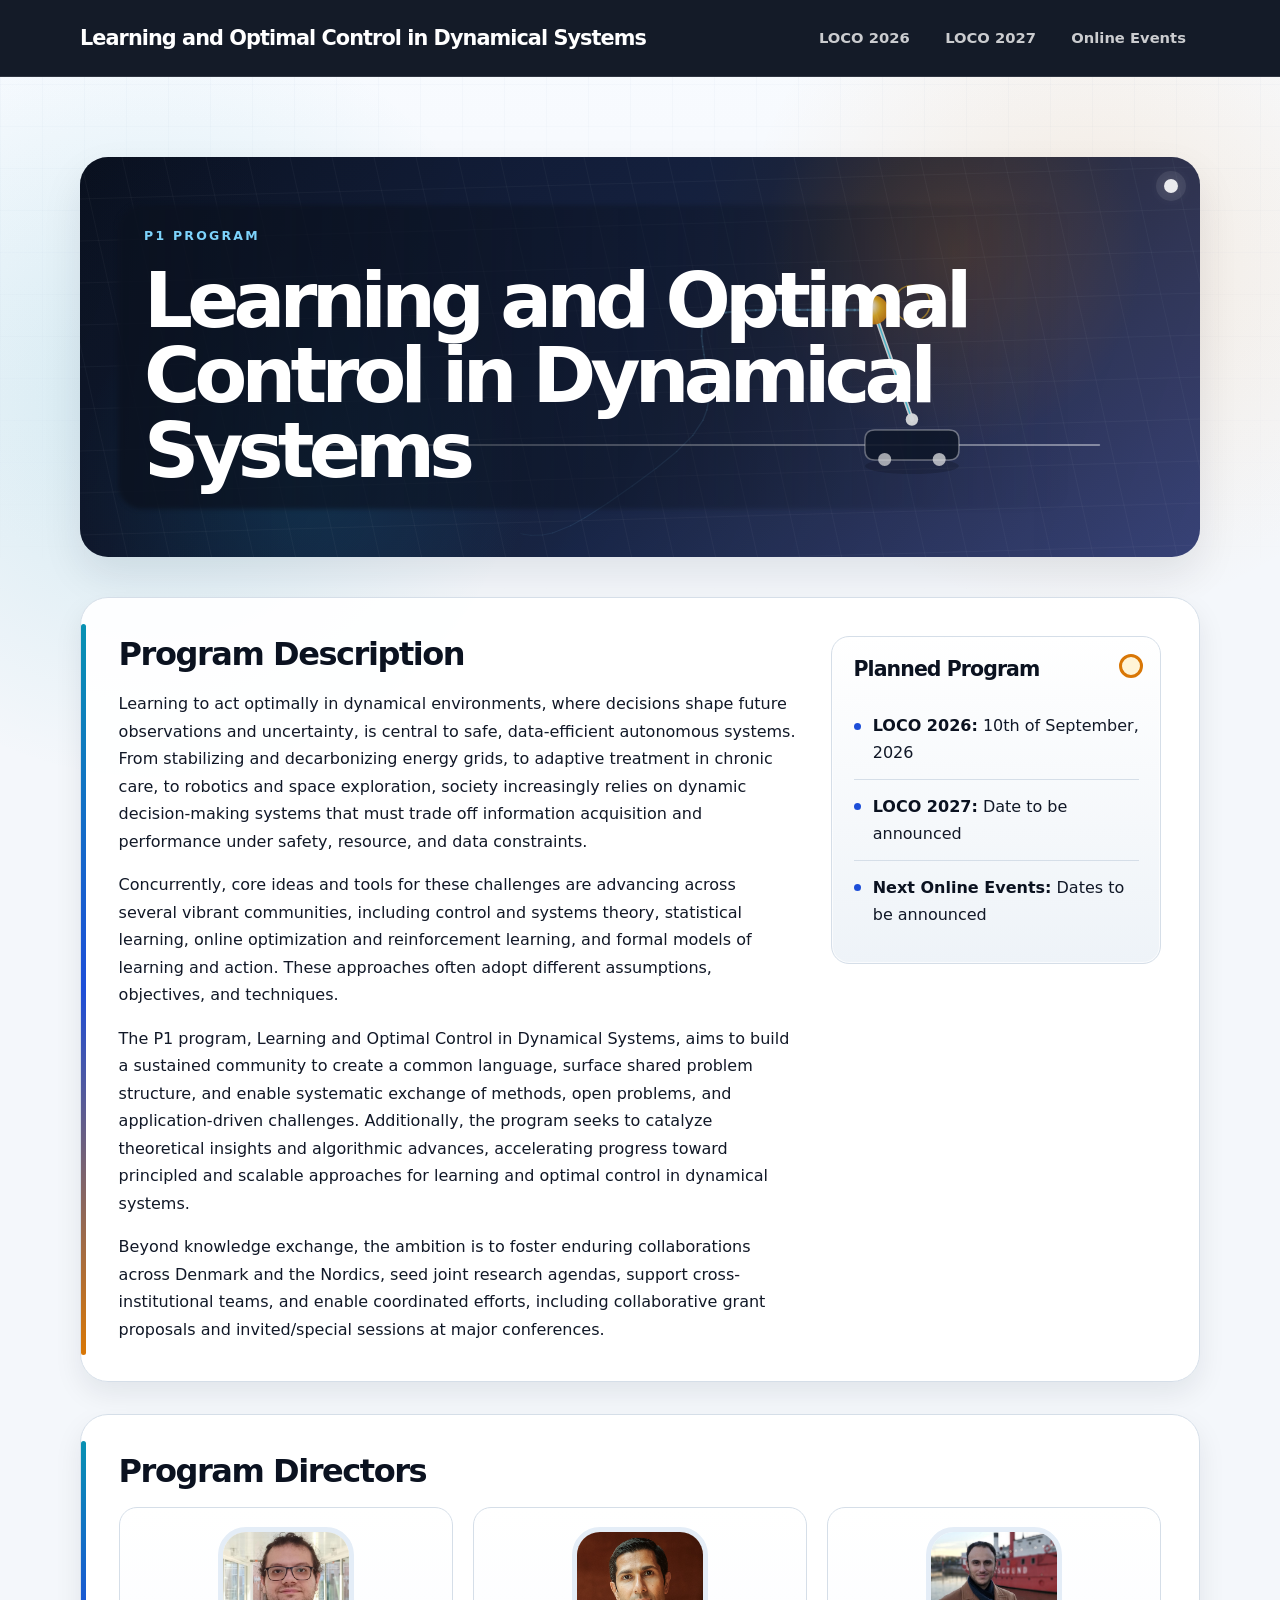
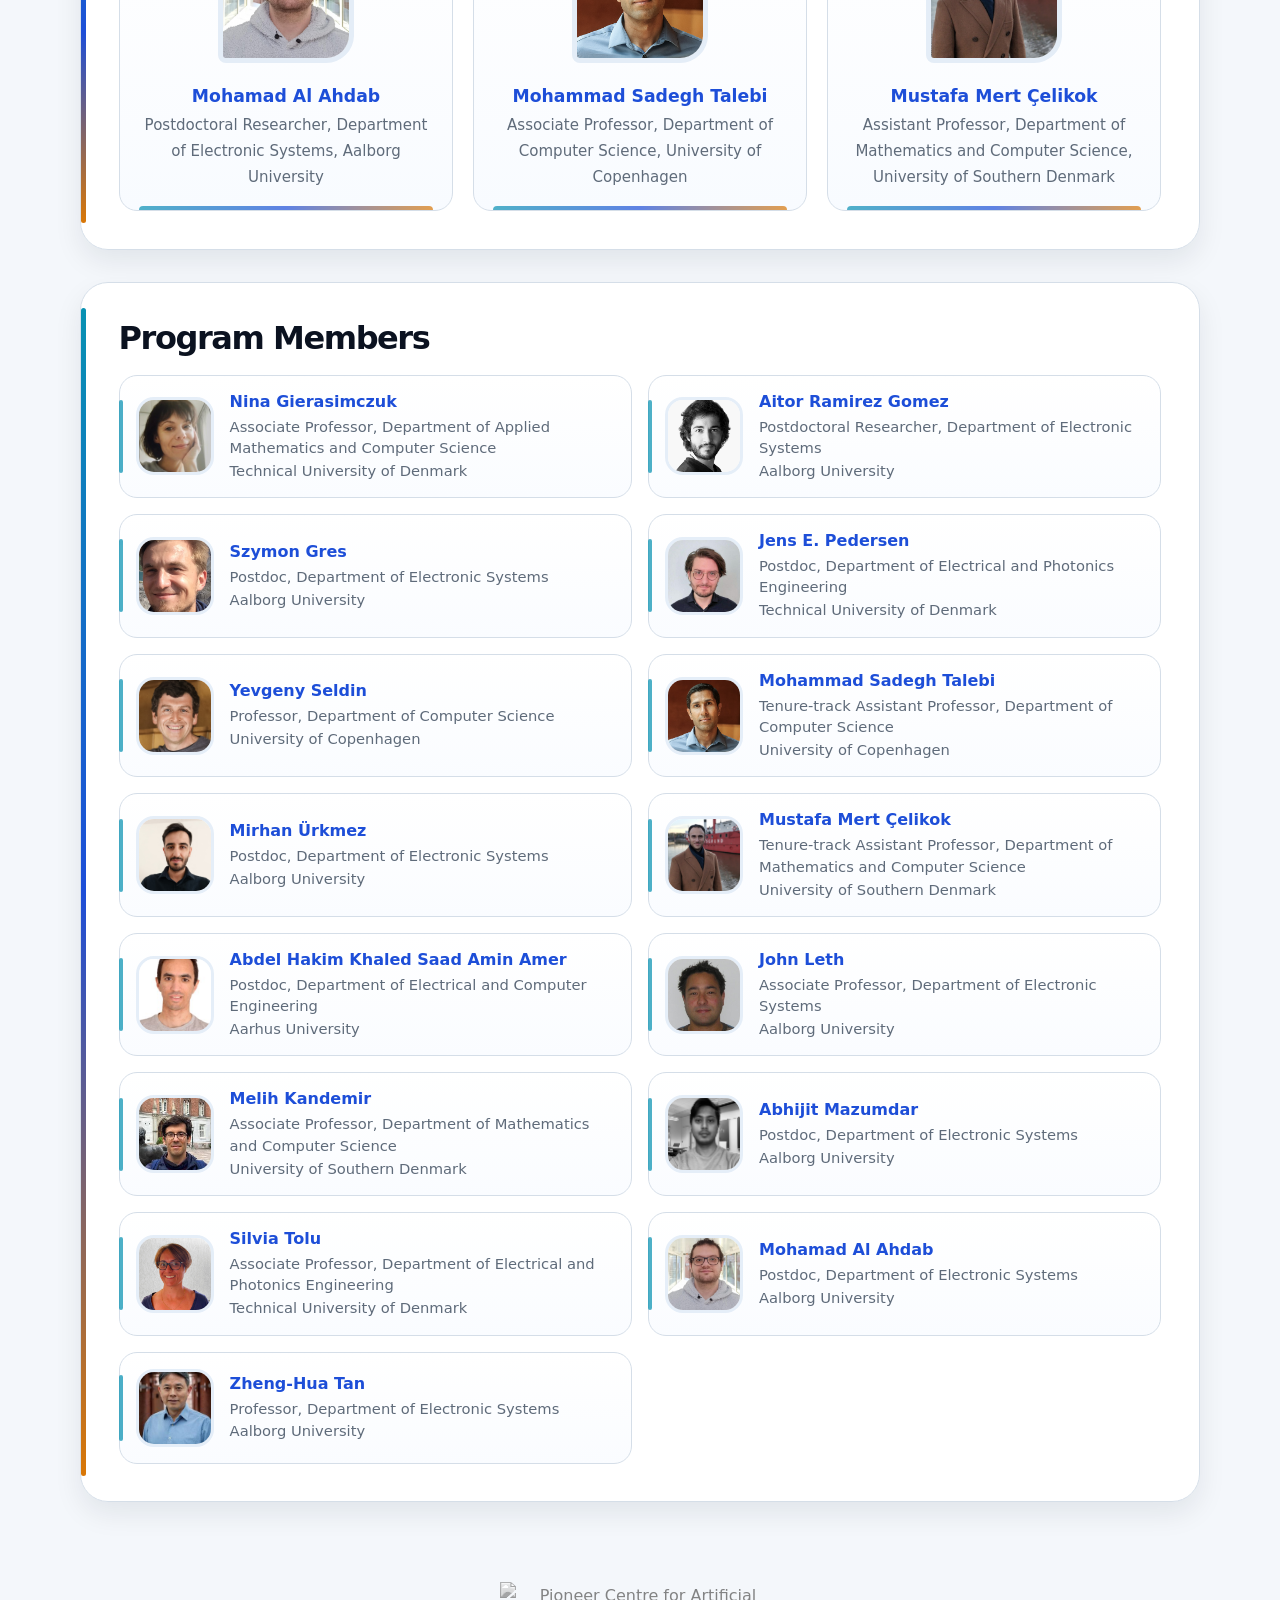
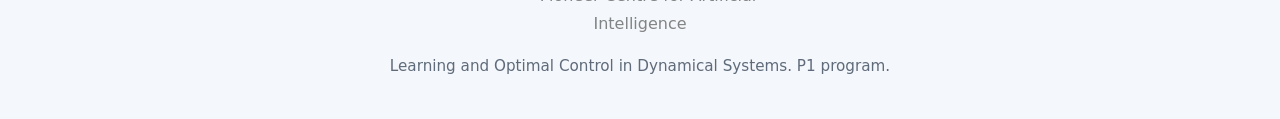
==== commit 9d515cec: "Change affiliation" ====
--- a/index.html
+++ b/index.html
@@ -125,7 +125,7 @@
               </a>
             </h3>
             <p>
-              Assistant Professor, Department of Computer Science,
+              Associate Professor, Department of Computer Science,
               University of Copenhagen
             </p>
           </article>
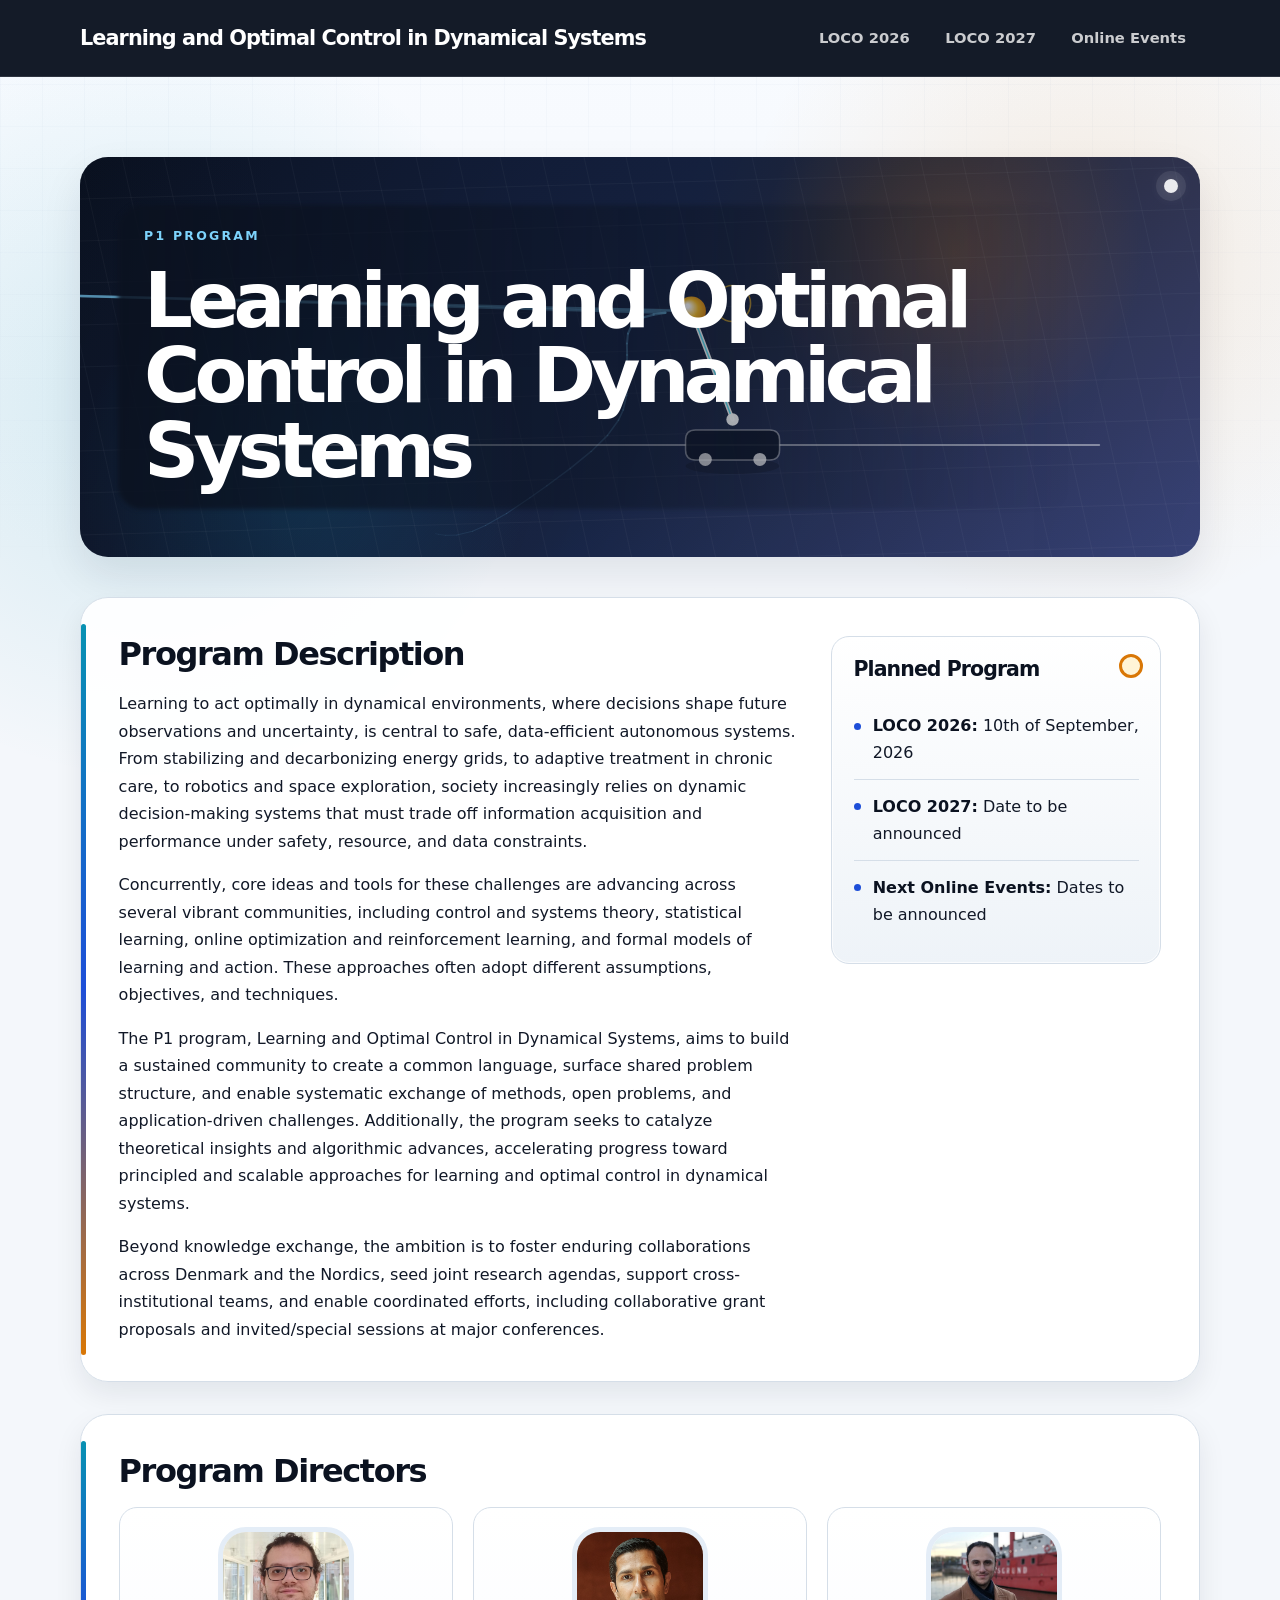
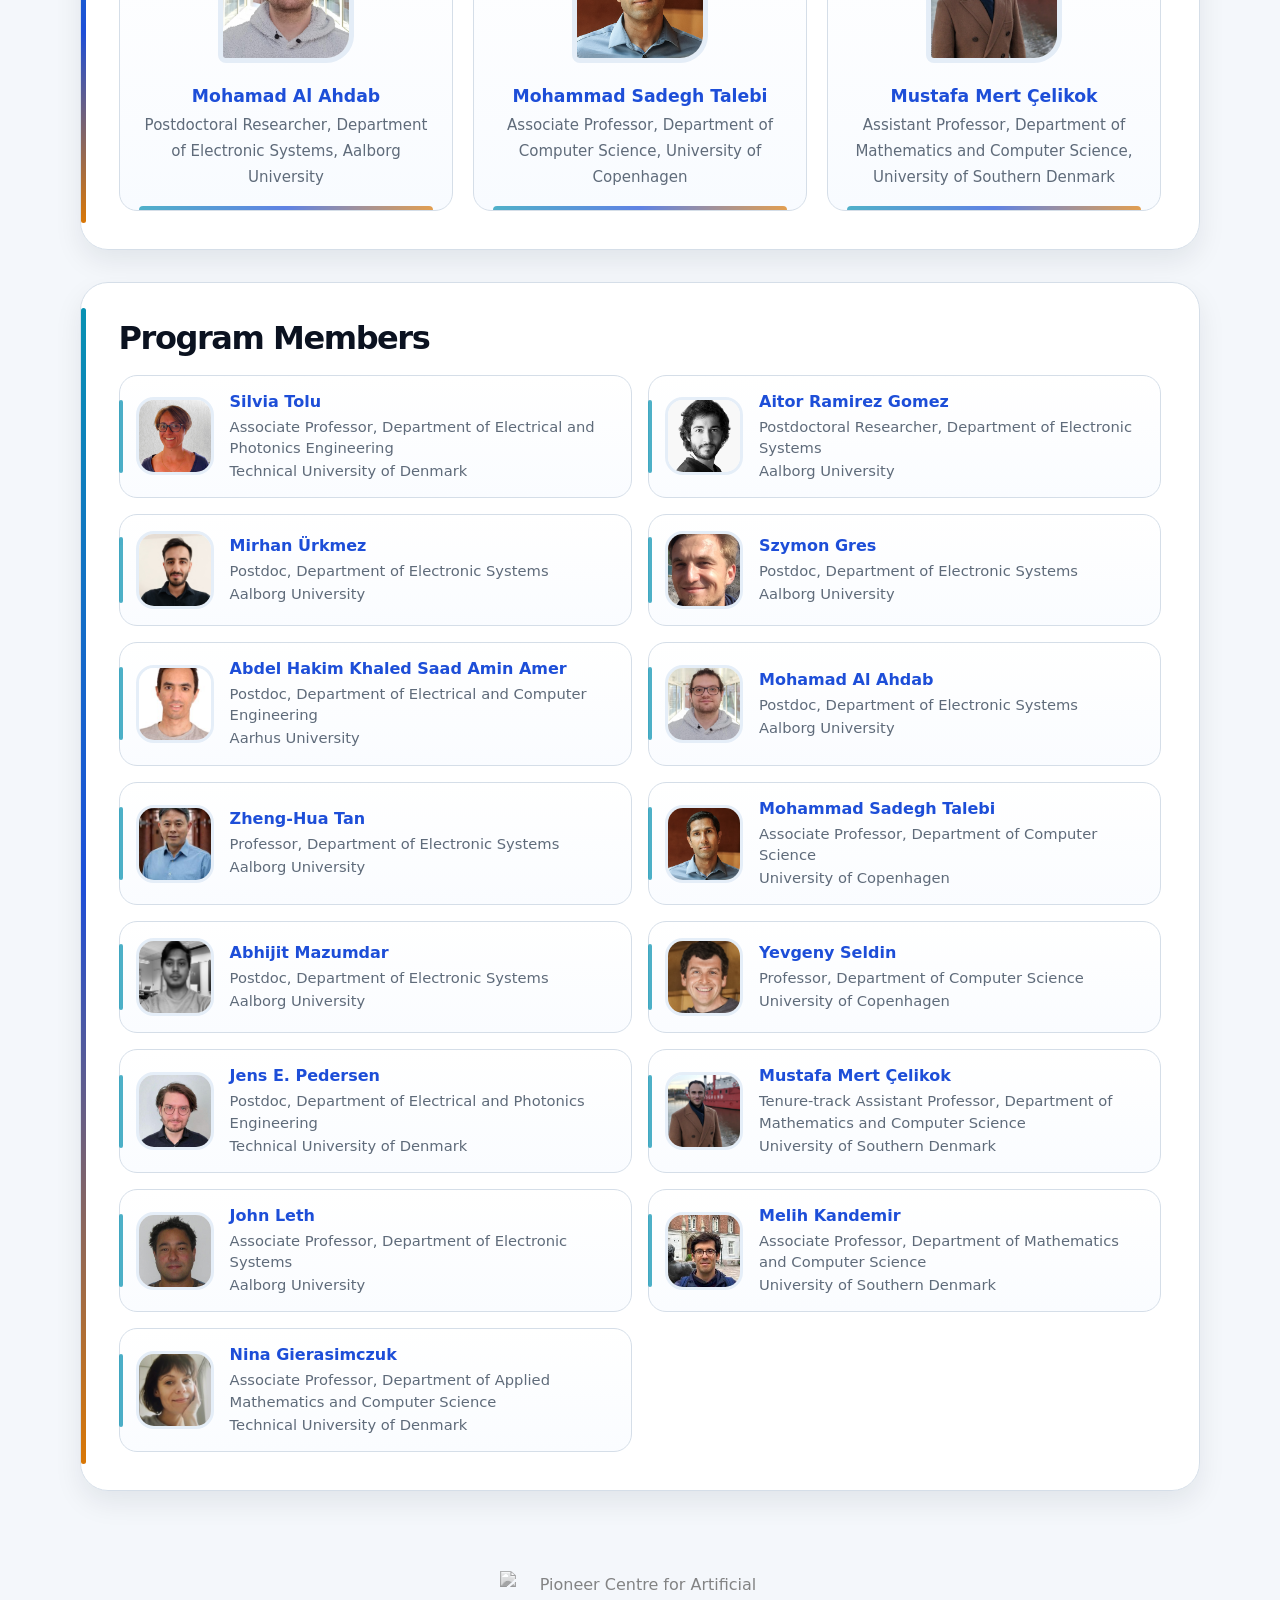
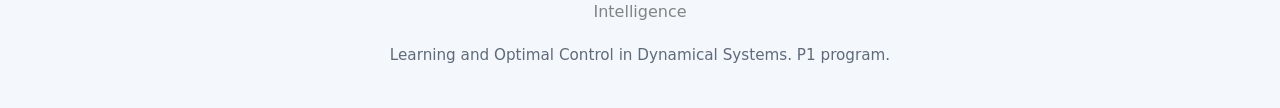
==== commit ae68fd13: "Change affiliation again" ====
--- a/index.html
+++ b/index.html
@@ -309,7 +309,7 @@
                 </a>
               </h3>
               <p>
-                Tenure-track Assistant Professor, Department of Computer
+                Associate Professor, Department of Computer
                 Science
               </p>
               <p>University of Copenhagen</p>
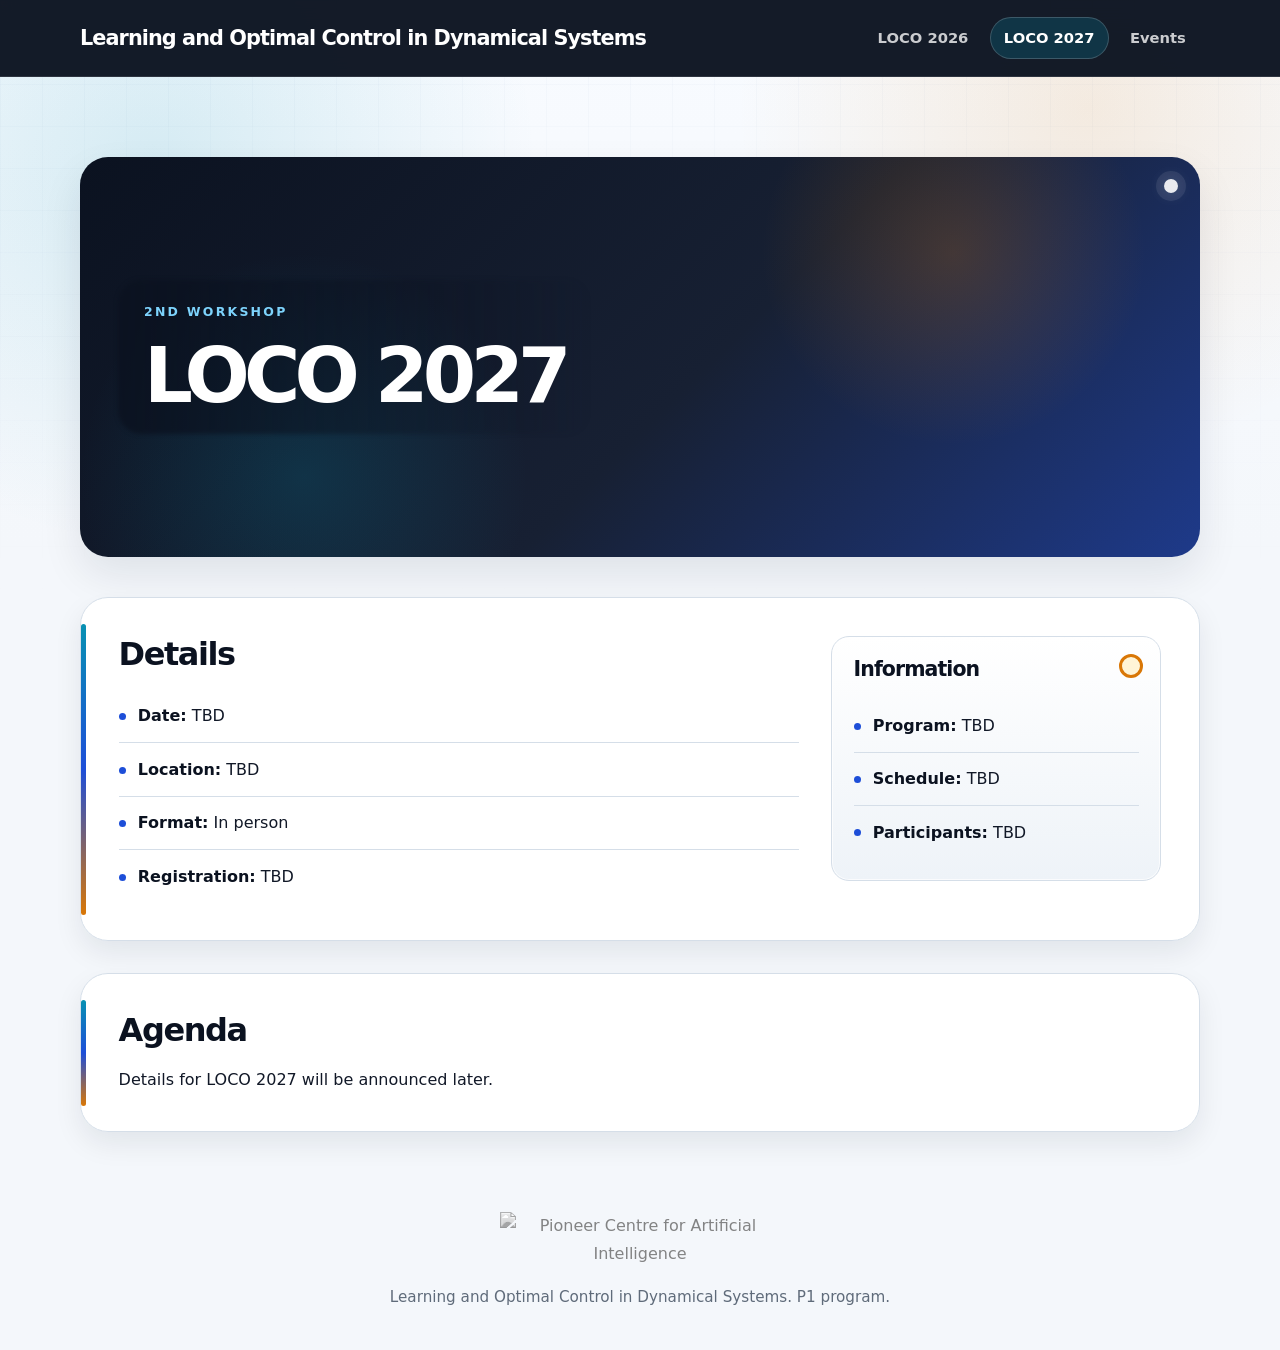
==== commit 25091455: "add events" ====
--- a/index.html
+++ b/index.html
@@ -3,385 +3,63 @@
   <head>
     <meta charset="utf-8">
     <meta name="viewport" content="width=device-width, initial-scale=1">
-    <title>Learning and Optimal Control in Dynamical Systems</title>
-    <link rel="stylesheet" href="assets/styles.css">
+    <title>LOCO 2027 | Learning and Optimal Control in Dynamical Systems</title>
+    <link rel="stylesheet" href="../assets/styles.css">
   </head>
 
   <body>
     <header class="site-header">
       <nav class="nav" aria-label="Primary navigation">
-        <a class="brand" href="index.html">
+        <a class="brand" href="../index.html">
           Learning and Optimal Control in Dynamical Systems
         </a>
 
         <div class="menu" aria-label="Primary navigation">
-          <a href="LOCO2026/">LOCO 2026</a>
-          <a href="LOCO2027/">LOCO 2027</a>
-          <a href="online-talks.html">Online Events</a>
+          <a href="../LOCO2026/">LOCO 2026</a>
+          <a href="../LOCO2027/" aria-current="page">LOCO 2027</a>
+          <a href="../online-talks.html">Events</a>
         </div>
       </nav>
     </header>
 
     <main>
       <section class="hero">
-        <canvas
-          id="pendulumCanvas"
-          class="hero-plot interactive-plot"
-          aria-hidden="true"
-        ></canvas>
-
         <div class="hero-content">
-          <p class="eyebrow">
-            <a href="https://www.aicentre.dk/the-centre-p1">P1 Program</a>
-          </p>
-          <h1>Learning and Optimal Control in Dynamical Systems</h1>
+          <p class="eyebrow">2nd Workshop</p>
+          <h1>LOCO 2027</h1>
         </div>
       </section>
 
-      <section class="section two-column" aria-labelledby="program-description">
+      <section
+        class="section two-column"
+        aria-labelledby="workshop-details"
+      >
         <div>
-          <h2 id="program-description">Program Description</h2>
+          <h2 id="workshop-details">Details</h2>
 
-          <p>
-            Learning to act optimally in dynamical environments, where decisions
-            shape future observations and uncertainty, is central to safe,
-            data-efficient autonomous systems. From stabilizing and decarbonizing
-            energy grids, to adaptive treatment in chronic care, to robotics and
-            space exploration, society increasingly relies on dynamic
-            decision-making systems that must trade off information acquisition
-            and performance under safety, resource, and data constraints.
-          </p>
-
-          <p>
-            Concurrently, core ideas and tools for these challenges are advancing
-            across several vibrant communities, including control and systems
-            theory, statistical learning, online optimization and reinforcement
-            learning, and formal models of learning and action. These approaches
-            often adopt different assumptions, objectives, and techniques.
-          </p>
-
-          <p>
-            The P1 program, Learning and Optimal Control in Dynamical Systems,
-            aims to build a sustained community to create a common language,
-            surface shared problem structure, and enable systematic exchange of
-            methods, open problems, and application-driven challenges.
-            Additionally, the program seeks to catalyze theoretical insights and
-            algorithmic advances, accelerating progress toward principled and
-            scalable approaches for learning and optimal control in dynamical
-            systems.
-          </p>
-
-          <p>
-            Beyond knowledge exchange, the ambition is to foster enduring
-            collaborations across Denmark and the Nordics, seed joint research
-            agendas, support cross-institutional teams, and enable coordinated
-            efforts, including collaborative grant proposals and invited/special
-            sessions at major conferences.
-          </p>
+          <ul class="plain-list">
+            <li><strong>Date:</strong> TBD</li>
+            <li><strong>Location:</strong> TBD</li>
+            <li><strong>Format:</strong> In person</li>
+            <li><strong>Registration:</strong> TBD</li>
+          </ul>
         </div>
 
-        <aside aria-labelledby="program-facts">
-          <h2 id="program-facts">Planned Program</h2>
+        <aside aria-labelledby="important-information">
+          <h2 id="important-information">Information</h2>
 
           <ul class="plain-list">
-            <li>
-              <strong>LOCO 2026:</strong> 10th of September, 2026
-            </li>
-            <li>
-              <strong>LOCO 2027:</strong> Date to be announced
-            </li>
-            <li>
-              <strong>Next Online Events:</strong> Dates to be announced
-            </li>
+            <li><strong>Program:</strong> TBD</li>
+            <li><strong>Schedule:</strong> TBD</li>
+            <li><strong>Participants:</strong> TBD</li>
           </ul>
         </aside>
       </section>
 
-      <section class="section" aria-labelledby="directors">
-        <h2 id="directors">Program Directors</h2>
+      <section class="section" aria-labelledby="agenda">
+        <h2 id="agenda">Agenda</h2>
 
-        <div class="director-grid">
-          <article class="director">
-            <img src="assets/people/Mohamad.jpg" alt="Mohamad Al Ahdab">
-            <h3>
-              <a href="https://mohammadzahd93.github.io/">
-                Mohamad Al Ahdab
-              </a>
-            </h3>
-            <p>
-              Postdoctoral Researcher, Department of Electronic Systems,
-              Aalborg University
-            </p>
-          </article>
-
-          <article class="director">
-            <img
-              src="assets/people/Sadegh.png"
-              alt="Mohammad Sadegh Talebi"
-            >
-            <h3>
-              <a href="https://sites.google.com/view/talebi/">
-                Mohammad Sadegh Talebi
-              </a>
-            </h3>
-            <p>
-              Associate Professor, Department of Computer Science,
-              University of Copenhagen
-            </p>
-          </article>
-
-          <article class="director">
-            <img
-              src="assets/people/Mustafa.jpg"
-              alt="Mustafa Mert Çelikok"
-            >
-            <h3>
-              <a href="https://mmcelikok.github.io/">
-                Mustafa Mert Çelikok
-              </a>
-            </h3>
-            <p>
-              Assistant Professor, Department of Mathematics and Computer
-              Science, University of Southern Denmark
-            </p>
-          </article>
-        </div>
-      </section>
-
-      <section class="section" aria-labelledby="members">
-        <h2 id="members">Program Members</h2>
-
-        <div class="member-grid" data-randomize-members>
-          <article class="member">
-            <img src="assets/people/Mohamad.jpg" alt="Mohamad Al Ahdab">
-            <div>
-              <h3>
-                <a href="https://mohammadzahd93.github.io/">
-                  Mohamad Al Ahdab
-                </a>
-              </h3>
-              <p>Postdoc, Department of Electronic Systems</p>
-              <p>Aalborg University</p>
-            </div>
-          </article>
-
-          <article class="member">
-            <img
-              src="assets/people/Aitor.png"
-              alt="Aitor Ramirez Gomez"
-            >
-            <div>
-              <h3>
-                <a href="https://aytor.github.io/">
-                  Aitor Ramirez Gomez
-                </a>
-              </h3>
-              <p>Postdoctoral Researcher, Department of Electronic Systems</p>
-              <p>Aalborg University</p>
-            </div>
-          </article>
-
-          <article class="member">
-            <img src="assets/people/John-Leth.jpg" alt="John Leth">
-            <div>
-              <h3>
-                <a href="https://vbn.aau.dk/da/persons/jjl/">
-                  John Leth
-                </a>
-              </h3>
-              <p>Associate Professor, Department of Electronic Systems</p>
-              <p>Aalborg University</p>
-            </div>
-          </article>
-
-          <article class="member">
-            <img src="assets/people/Zheng-hua.jpg" alt="Zheng-Hua Tan">
-            <div>
-              <h3>
-                <a href="https://zhenghuatan.es.aau.dk/">
-                  Zheng-Hua Tan
-                </a>
-              </h3>
-              <p>Professor, Department of Electronic Systems</p>
-              <p>Aalborg University</p>
-            </div>
-          </article>
-
-          <article class="member">
-            <img src="assets/people/Szymon.png" alt="Szymon Gres">
-            <div>
-              <h3>
-                <a href="https://www.esgres.com/">Szymon Gres</a>
-              </h3>
-              <p>Postdoc, Department of Electronic Systems</p>
-              <p>Aalborg University</p>
-            </div>
-          </article>
-
-          <article class="member">
-            <img src="assets/people/Mirhan.jpg" alt="Mirhan Ürkmez">
-            <div>
-              <h3>
-                <a href="https://vbn.aau.dk/en/persons/mu/">
-                  Mirhan Ürkmez
-                </a>
-              </h3>
-              <p>Postdoc, Department of Electronic Systems</p>
-              <p>Aalborg University</p>
-            </div>
-          </article>
-
-          <article class="member">
-            <img
-              src="assets/people/Abhijit.webp"
-              alt="Abhijit Mazumdar"
-            >
-            <div>
-              <h3>
-                <a href="https://orcid.org/0000-0001-8920-4680">
-                  Abhijit Mazumdar
-                </a>
-              </h3>
-              <p>Postdoc, Department of Electronic Systems</p>
-              <p>Aalborg University</p>
-            </div>
-          </article>
-
-          <article class="member">
-            <img src="assets/people/Jens.jpg" alt="Jens E. Pedersen">
-            <div>
-              <h3>
-                <a href="https://jepedersen.dk/">
-                  Jens E. Pedersen
-                </a>
-              </h3>
-              <p>
-                Postdoc, Department of Electrical and Photonics Engineering
-              </p>
-              <p>Technical University of Denmark</p>
-            </div>
-          </article>
-
-          <article class="member">
-            <img src="assets/people/Silvia.jpg" alt="Silvia Tolu">
-            <div>
-              <h3>
-                <a href="https://orbit.dtu.dk/en/persons/silvia-tolu/">
-                  Silvia Tolu
-                </a>
-              </h3>
-              <p>
-                Associate Professor, Department of Electrical and Photonics
-                Engineering
-              </p>
-              <p>Technical University of Denmark</p>
-            </div>
-          </article>
-
-          <article class="member">
-            <img
-              src="assets/people/Nina.jpg"
-              alt="Nina Gierasimczuk"
-            >
-            <div>
-              <h3>
-                <a href="http://www.ninagierasimczuk.com/">
-                  Nina Gierasimczuk
-                </a>
-              </h3>
-              <p>
-                Associate Professor, Department of Applied Mathematics and
-                Computer Science
-              </p>
-              <p>Technical University of Denmark</p>
-            </div>
-          </article>
-
-          <article class="member">
-            <img
-              src="assets/people/Sadegh.png"
-              alt="Mohammad Sadegh Talebi"
-            >
-            <div>
-              <h3>
-                <a href="https://sites.google.com/view/talebi/">
-                  Mohammad Sadegh Talebi
-                </a>
-              </h3>
-              <p>
-                Associate Professor, Department of Computer
-                Science
-              </p>
-              <p>University of Copenhagen</p>
-            </div>
-          </article>
-
-          <article class="member">
-            <img src="assets/people/yevgeny.png" alt="Yevgeny Seldin">
-            <div>
-              <h3>
-                <a href="https://sites.google.com/site/yevgenyseldin">
-                  Yevgeny Seldin
-                </a>
-              </h3>
-              <p>Professor, Department of Computer Science</p>
-              <p>University of Copenhagen</p>
-            </div>
-          </article>
-
-          <article class="member">
-            <img src="assets/people/Melih.jpg" alt="Melih Kandemir">
-            <div>
-              <h3>
-                <a href="https://melihkandemir.github.io/">
-                  Melih Kandemir
-                </a>
-              </h3>
-              <p>
-                Associate Professor, Department of Mathematics and Computer
-                Science
-              </p>
-              <p>University of Southern Denmark</p>
-            </div>
-          </article>
-
-          <article class="member">
-            <img
-              src="assets/people/Mustafa.jpg"
-              alt="Mustafa Mert Çelikok"
-            >
-            <div>
-              <h3>
-                <a href="https://mmcelikok.github.io/">
-                  Mustafa Mert Çelikok
-                </a>
-              </h3>
-              <p>
-                Tenure-track Assistant Professor, Department of Mathematics
-                and Computer Science
-              </p>
-              <p>University of Southern Denmark</p>
-            </div>
-          </article>
-
-          <article class="member">
-            <img
-              src="assets/people/Abdel Hakim.jpg"
-              alt="Abdel Hakim Khaled Saad Amin Amer"
-            >
-            <div>
-              <h3>
-                <a href="https://www.au.dk/en/abdelhakim@ece.au.dk">
-                  Abdel Hakim Khaled Saad Amin Amer
-                </a>
-              </h3>
-              <p>
-                Postdoc, Department of Electrical and Computer Engineering
-              </p>
-              <p>Aarhus University</p>
-            </div>
-          </article>
-        </div>
+        <p>Details for LOCO 2027 will be announced later.</p>
       </section>
     </main>
 
@@ -393,7 +71,5 @@
       >
       <p>Learning and Optimal Control in Dynamical Systems. P1 program.</p>
     </footer>
-
-    <script src="assets/pendulum.js"></script>
   </body>
 </html>
